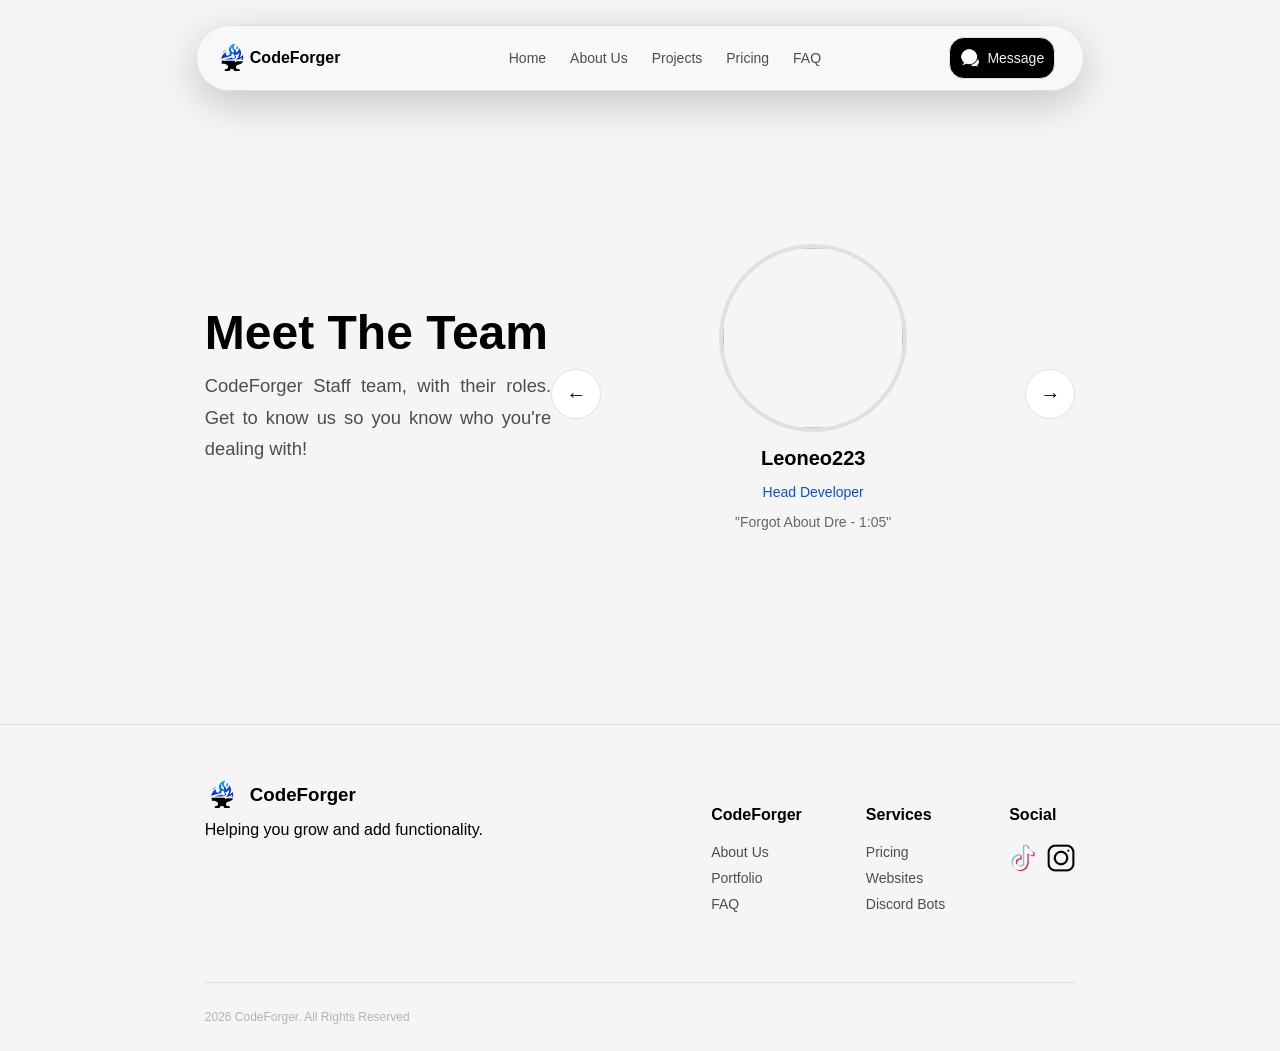
==== about.html @ 43fb2897 "." ====
<!doctype html>
<html lang="en">
  <head>
    <meta charset="UTF-8" />
    <meta name="viewport" content="width=device-width, initial-scale=1.0" />
    <title>CodeForger | About</title>
    <link rel="stylesheet" href="css/main.css" />
  </head>
  <body>
    <header class="header-p section-p">
      <div class="header-i section-i">
        <div class="header-l">
          <div class="header-logo">
            <img src="img/Anvil.png" alt="CodeForger" height="35" width="35" />
          </div>
          <h1>CodeForger</h1>
        </div>

        <div class="header-mid">
          <ul class="header-list">
            <li><a href="/">Home</a></li>
            <li><a href="/">About Us</a></li>
            <li><a href="/projects.html">Projects</a></li>
            <li><a href="">Pricing</a></li>
            <li><a href="">FAQ</a></li>
          </ul>
        </div>

        <div class="header-r">
          <div class="header-contact">
            <img src="img/email.png" alt="Icon" height="20" width="20" />
            <a href="">Message</a>
          </div>
        </div>
      </div>
    </header>

    <section class="about-p section-p">
      <div class="about-i section-i">
        <div class="about-l">
          <div class="about-txt">
            <h1>Meet The Team</h1>
            <p>
              CodeForger Staff team, with their roles. Get to know us so you
              know who you're dealing with!
            </p>
          </div>

          <div class="team-container">
            <button class="arrow left" onclick="prevMember()">←</button>

            <div class="team-display">
              <div class="team-member active">
                <div class="team-img">
                  <img
                    src="https://cdn.discordapp.com/avatars/1243229335972745308/bfe0036c494fb2fc025bee2bd2ce8f13.webp?size=1024"
                  />
                </div>
                <h3>Leoneo223</h3>
                <p class="role">Head Developer</p>
                <p class="quote">"Forgot About Dre - 1:05"</p>
              </div>

              <div class="team-member">
                <div class="team-img">
                  <img
                    src="https://cdn.discordapp.com/avatars/1329522711101440052/8844da2cff3db6d980baf833dd60a82f.webp?size=1024"
                  />
                </div>
                <h3>Wolfman</h3>
                <p class="role">Developer</p>
                <p class="quote">"I'm Gay."</p>
              </div>

              <div class="team-member">
                <div class="team-img">
                  <img
                    src="https://cdn.discordapp.com/avatars/1305554152172027979/480561aa2df86f78370c7edb8c529b2b.webp?size=1024"
                  />
                </div>
                <h3>Grzegorz</h3>
                <p class="role">Social Media Manager</p>
                <p class="quote">"I'm Gay"</p>
              </div>

              <div class="team-member">
                <div class="team-img">
                  <img
                    src="https://cdn.discordapp.com/avatars/742797050806009856/f6132783e1a65ab306fcdac07e0632c5.webp?size=1024"
                  />
                </div>
                <h3>Kierunek</h3>
                <p class="role">Community Manager</p>
                <p class="quote">"I love hoi4"</p>
              </div>
            </div>

            <button class="arrow right" onclick="nextMember()">→</button>
          </div>
        </div>
      </div>
    </section>

    <footer class="footer-p section-p">
      <div class="footer-i section-i">
        <div class="footer-left">
          <div class="footer-brand">
            <img src="img/Anvil.png" alt="Logo" height="35" />
            <h3>CodeForger</h3>
          </div>

          <p class="footer-desc">Helping you grow and add functionality.</p>
        </div>

        <div class="footer-links">
          <div class="footer-col">
            <h4>CodeForger</h4>
            <a href="/about.html">About Us</a>
            <a href="/projects.html">Portfolio</a>
            <a href="/faq.html">FAQ</a>
          </div>

          <div class="footer-col">
            <h4>Services</h4>
            <a href="/pricing.html">Pricing</a>
            <a href="/pricing.html#sites">Websites</a>
            <a href="/pricing.html#bots">Discord Bots</a>
            <a href="#"></a>
          </div>
          <div class="footer-col">
            <h4>Social</h4>
            <div class="socials">
              <a href=""
                ><img class="social" src="img/tiktok.png" alt="TikTok"
              /></a>
              <a href="">
                <img class="social" src="img/instagram.png" alt="Instagram"
              /></a>
            </div>
          </div>
        </div>
      </div>

      <div class="footer-bottom">
        <p>2026 CodeForger. All Rights Reserved</p>
      </div>
    </footer>

    <script>
      let current = 0;
      const members = document.querySelectorAll(".team-member");

      function showMember(index) {
        members.forEach((m) => m.classList.remove("active"));
        members[index].classList.add("active");
      }

      function nextMember() {
        current = (current + 1) % members.length;
        showMember(current);
      }

      function prevMember() {
        current = (current - 1 + members.length) % members.length;
        showMember(current);
      }
    </script>
  </body>
</html>
---- css/main.css ----
:root {
  --bg-1: hsla(0, 0%, 96%, 1);
  --bg-2: hsla(0, 0%, 98%, 1);
  --bg-3: hsla(0, 0%, 100%, 1);
  --bg-4: hsl(0, 0%, 0%);

  --text-1: hsl(0, 0%, 5%);
  --text-2: hsl(0, 0%, 30%);
  --text-3: hsl(0, 0%, 95%);
  --text-4: hsl(0, 0%, 70%);
  --accent: hsl(219, 89%, 44%);

  --max-w-d: 68%;

  --font-xs: 0.75rem; /* small labels */
  --font-sm: 0.875rem; /* secondary text */
  --font-md: 1rem; /* base text */
  --font-lg: 1.25rem; /* subheadings */
  --font-xl: 1.5rem; /* headings */
  --font-xxl: 2rem; /* large titles */
  --font-xxxl: 3rem; /* hero text */
  --font-xxxxl: 3.5rem;

  --border-colour: hsl(0, 0%, 88%);
}
@font-face {
  font-family: "MainFont";
  src: url("fonts/Main.ttf") format("truetype");
}

html {
  scroll-behavior: smooth;
}

body {
  font-family: "MainFont", sans-serif;
  margin: 0;
  text-align: justify;
  background-color: var(--bg-1);
}

.section-p {
  width: 100%;
  display: flex;
  justify-content: center;
  align-items: center;
  background-color: var(--bg-1);
}

.section-i {
  width: 100%;
  max-width: var(--max-w-d);
  display: flex;
  justify-content: center;
  align-items: center;
}

/* HEADER SECTION */
.header-p {
  position: fixed;
  top: 0;
  left: 0;
  width: 100%;
  z-index: 1000;

  background: transparent;
}

.header-i {
  display: flex;
  justify-content: space-between;
  align-items: center;
  padding: 8px;
  backdrop-filter: blur(12px);
  -webkit-backdrop-filter: blur(12px);
  margin-top: 25px;
  background: rgba(255, 255, 255, 0.3);
  border: 1px solid var(--border-colour);
  border-radius: 50px;
  box-shadow: 0 12px 40px rgba(0, 0, 0, 0.2);
}

.header-l {
  display: flex;
  flex-direction: row;
  justify-content: center;
  align-items: center;
  margin-left: 20px;
}

.header-logo {
  width: 15px;
  height: 15px;
  margin-right: 10px;
  display: flex;
  justify-content: center;
  align-items: center;
}

.header-l h1 {
  font-size: var(--font-md);
}

.header-mid {
  display: flex;
  justify-content: center;
  align-items: center;
}

.header-list {
  list-style: none;
  display: flex;
  align-items: center;
  justify-content: center;
  gap: 1.5rem;
  font-size: var(--font-md);
}

.header-list a {
  text-decoration: none;
  color: var(--text-2);
}

.header-list li {
  transition: 300ms all ease;
  color: var(--text-2);
  font-size: var(--font-sm);
}

.header-list a:hover,
.header-list li:hover {
  transform: translateY(-4px);
  color: var(--accent);
  font-weight: 520;
}

.header-r {
  display: flex;
  justify-content: center;
  align-items: center;
  margin-right: 20px;
}

.header-contact {
  display: flex;
  align-items: center;
  justify-content: center;
  background-color: var(--bg-4);
  padding: 10px;
  border-radius: 15px;
  transition: 300ms all ease;
  border: 1px solid var(--border-colour);
}

.header-contact a {
  text-decoration: none;
  color: var(--text-3);
  font-size: var(--font-sm);
  transition: 300ms all ease;
}

.header-contact:hover {
  background-color: var(--bg-3);
}

.header-contact:hover a {
  color: var(--text-1);
}

.header-contact img {
  margin-right: 7px;
}

.header-contact a {
  text-decoration: none;
  color: var(--text-3);
}

/* MAIN SECTION */
.main-p {
  height: 80dvh;
  padding-top: 80px;
}

.main-i {
  display: flex;
  justify-content: space-between;
  align-items: center;
  flex-direction: row;
  gap: 5rem;
}

/* LEFT SIDE */
.main-l {
  max-width: 50%;
  display: flex;
  flex-direction: column;
  justify-content: center;
}

.main-l-h1 {
  display: flex;
  flex-direction: column;
  align-items: flex-start;
  text-align: start;
}

.main-l-h1 h1 {
  max-width: 75%;
  font-size: 4rem;
  margin: 0;
  line-height: 1.05;
  letter-spacing: -2px;
  font-weight: 800;
  color: var(--text-1);
}

/* UNDERLINE ACCENT */
.accent-line {
  position: relative;
  display: inline-flex;
  color: var(--accent);
}

/* PARAGRAPH */
.main-l-p {
  margin-top: 20px;
  margin-bottom: 0;
}

.main-l-p p {
  font-size: 1.15rem;
  color: var(--text-2);
  max-width: 520px;
  line-height: 1.7;
}

/* BUTTON ROW */
.main-l-b {
  margin-top: 10px;
  display: flex;
  justify-content: start;
  align-items: center;
  flex-direction: row;
  gap: 1.5rem;
}

/* PRIMARY BUTTON */
.main-l-start {
  display: flex;
  align-items: center;
  justify-content: center;
  height: 60px;
  padding-left: 32px;
  padding-right: 32px;
  border-radius: 16px;
  cursor: pointer;
  border: 1px solid var(--border-colour);
  background-color: var(--accent);
  transition: 300ms all ease;
}

.main-l-start img {
  margin-right: 10px;
  transition: 300ms all ease;
}

.main-l-start a {
  text-decoration: none;
  color: var(--text-3);
  font-size: 1.05rem;
  font-weight: 600;
}

/* HOVER */
.main-l-start:hover {
  transform: translateY(-4px) scale(1.02);
  box-shadow: 0 10px 25px rgba(0, 0, 0, 0.08);
}

.main-l-start:hover img {
  transform: scale(1.05);
}

/* CLICK */
.main-l-start:active {
  transform: translateY(-1px) scale(0.98);
}

.learn-more {
  height: 60px;
  display: flex;
  justify-content: center;
  align-items: center;
  border-radius: 16px;
  position: relative;
  overflow: hidden;
  border: 1px solid var(--border-colour);
  transition: all 300ms ease;
}

.learn-more a {
  text-decoration: none;
  color: var(--text-2);
  font-size: 1rem;
  font-weight: 600;
  padding: 0 32px;
  position: relative;
  z-index: 2;
  transition: 300ms ease;
}

.learn-more:hover {
  transform: translateY(-3px);
  border-color: var(--accent);
  box-shadow: 0 10px 25px rgba(0, 0, 0, 0.08);
  background: rgba(255, 255, 255, 0.4);
}

.learn-more:hover a {
  color: var(--accent);
}

@keyframes shine {
  100% {
    left: 125%;
  }
}

/* TRUST ROW */
.trust-row {
  margin-top: 35px;
  display: flex;
  align-items: center;
  gap: 15px;
}

.trust-row p {
  font-size: 0.95rem;
  color: var(--text-2);
}

.trust-row strong {
  color: var(--text-1);
}

/* AVATARS */
.avatars {
  display: flex;
  flex-direction: row;
  align-items: center;
}

.avatars div {
  width: 40px;
  height: 40px;
  border-radius: 50%;
  overflow: hidden;
  border: 2px solid var(--border-colour);
  margin-left: -10px;
  display: flex;
  align-items: center;
  justify-content: center;
  transition: 300ms all ease;
}

.avatars div:hover {
  transform: scale(1.1);
  transform: rotate(360deg);
  box-shadow: 0 10px 25px rgba(0, 0, 0, 0.15);
}

.avatars div img {
  width: 100%;
  height: 100%;
  object-fit: cover;
  display: block;
}

.avatars div:first-child {
  margin-left: 0;
}

/* RIGHT SIDE */
.main-r {
  width: 50%;
  height: 420px;
  background-image: url("/img/image.png");
  background-size: cover;
  background-position: center;
  background-repeat: no-repeat;
  border-radius: 30px;
  box-shadow: 0 25px 50px rgba(0, 0, 0, 0.08);
  position: relative;
  overflow: hidden;
}
.main-r::before {
  content: "";
  position: absolute;
  width: 300px;
  height: 300px;
  background-color: var(--accent);
  filter: blur(120px);
  top: -50px;
  right: -50px;
  opacity: 0.3;
}

.main-r::after {
  content: "";
  position: absolute;
  width: 200px;
  height: 200px;
  background-color: var(--accent);
  filter: blur(100px);
  bottom: -40px;
  left: -40px;
  opacity: 0.2;
}

/* ABOUT SECTION */
.about-p {
  margin-top: 80px;
  background: var(--bg-1);
  padding: 120px 0;
}

.about-i {
  display: flex;
  flex-direction: column;
  align-items: flex-start;
  margin: 0 auto;
}

.about-top-l {
  width: 100%;
}

.about-top-l-h {
  display: flex;
  flex-direction: column;
  max-width: 600px;
  gap: 18px;
}

.swap,
.swap2 {
  position: relative;
  display: inline-block;
  cursor: pointer;
}

.swap .fr,
.swap2 .fr {
  position: absolute;
  left: 0;
  top: 0;
  opacity: 0;
  transition: opacity 0.3s ease;
}

.swap:hover,
.swap2:hover {
  color: transparent;
}

.swap:hover .fr {
  opacity: 1;
  color: var(--text-1);
}

.swap2:hover .fr {
  opacity: 1;
  color: var(--text-2);
}

.about-top-l-h h1 {
  margin: 0;
  font-size: clamp(2.8rem, 5vw, 4rem);
  line-height: 1.05;
  font-weight: 700;
  letter-spacing: -1px;
}

.understand {
  color: var(--text-1);
  text-decoration: underline;
}

.needs {
  color: var(--text-2);
  text-decoration: underline;
}

.about-top-l-h p {
  font-size: 1.1rem;
  color: var(--text-2);
  line-height: 1.8;
  margin-top: 10px;
  max-width: 480px;
}

.about-attributes {
  display: flex;
  gap: 20px;
  margin-top: 05px;
  flex-wrap: nowrap;
}

.attribute {
  display: flex;
  justify-content: center;
  align-items: start;
  text-align: start;
  flex-direction: column;
  padding: 20px;
  border-radius: 16px;
  background: rgba(255, 255, 255, 0.03);
  min-width: 140px;
  white-space: normal;
  overflow: visible;
  transition: all 0.3s ease;
}

.attribute:hover {
  transform: translateY(-4px);
  border-color: var(--accent);
  box-shadow: 0 15px 40px rgba(0, 0, 0, 0.2);
}

.attribute h2 {
  margin: 0;
  font-size: 1.9rem;
  color: var(--accent);
}

.attribute p {
  margin-top: 6px;
  font-size: 0.9rem;
  color: var(--text-2);
  opacity: 0.75;
}

.timeline-p {
  background: var(--bg-1);
  padding: 120px 0;
}

.timeline-i {
  flex-direction: column;
}

.timeline-header {
  margin-top: 150px;
  width: 100%;
  text-align: center;
}

.timeline-header h1 {
  font-size: var(--font-xxxl);
  margin: 0;
}

.timeline-header p {
  color: var(--text-2);
  margin-top: 10px;
}

.timeline {
  position: relative;
  width: 100%;
}

.timeline::before {
  content: "";
  position: absolute;
  left: 50%;
  top: 0;
  width: 2px;
  height: 100%;
  background: var(--border-colour);
  transform: translateX(-50%);
}

.timeline-item {
  position: relative;
  width: 50%;
  padding: 40px 50px;
  box-sizing: border-box;
  transition: 300ms all ease;
}

.timeline-item:hover {
  transform: translateY(-4px);
}

.timeline-item.left {
  left: 0;
  text-align: right;
}

.timeline-item.right {
  left: 50%;
  text-align: left;
}

.timeline-item::after {
  content: "";
  position: absolute;
  top: 50px;
  width: 14px;
  height: 14px;
  background: var(--accent);
  border-radius: 50%;
  z-index: 2;
}

.timeline-item.left::after {
  right: -7px;
}

.timeline-item.right::after {
  left: -7px;
}

.timeline-item .timeline-content {
  background: var(--bg-3);
  padding: 20px 25px;
  border-radius: 16px;
  box-shadow: 0 10px 25px rgba(0, 0, 0, 0.05);
  display: inline-block;
  max-width: 400px;
}

.timeline-item .year {
  display: inline-block;
  background: rgba(0, 0, 0, 0.05);
  padding: 5px 12px;
  border-radius: 20px;
  font-size: var(--font-sm);
  margin-bottom: 10px;
}

.timeline-item h3 {
  margin: 5px 0;
}

.timeline-item p {
  margin: 0;
  color: var(--text-2);
}

/* ABOUT SECTION */
.about-p {
  margin-top: 5%;
  width: 100%;
  padding: 120px 0;
  background: var(--bg-1);
}

.about-i {
  width: 100%;
  display: flex;
  flex-direction: column;
  align-items: flex-start;
}

.about-l {
  display: flex;
  justify-content: space-between;
  align-items: center;
  flex-direction: row;
  width: 100%;
}

.about-txt {
  max-width: 600px;
}

.about-txt h1 {
  font-size: var(--font-xxxl);
  margin: 0;
}

.about-txt p {
  font-size: 1.15rem;
  color: var(--text-2);
  line-height: 1.7;
  margin-top: 10px;
}

.team-container {
  display: flex;
  align-items: center;
  justify-content: center;
  gap: 2rem;
  width: 100%;
}

.arrow {
  width: 50px;
  height: 50px;
  border-radius: 50%;
  border: 1px solid var(--border-colour);
  background: var(--bg-3);
  cursor: pointer;
  font-size: 20px;
  transition: 0.3s ease;
}

.arrow:hover {
  transform: scale(1.1);
  background: var(--accent);
  color: white;
}

.team-display {
  position: relative;
  width: 360px;
  height: 420px;
  display: flex;
  justify-content: center;
  align-items: center;
}

.team-member {
  position: absolute;
  width: 100%;
  text-align: center;
  opacity: 0;
  transform: translateX(40px);
  transition: all 0.4s ease;
  pointer-events: none;
}

.team-member.active {
  opacity: 1;
  transform: translateX(0);
  pointer-events: auto;
}

.team-img {
  width: 180px;
  height: 180px;
  margin: 0 auto 15px auto;
  border-radius: 50%;
  overflow: hidden;
  border: 4px solid var(--border-colour);
}

.team-img img {
  width: 100%;
  height: 100%;
  object-fit: cover;
}

.team-member h3 {
  margin: 10px 0 5px 0;
  font-size: var(--font-lg);
}

.role {
  font-size: var(--font-sm);
  color: var(--accent);
  margin-bottom: 10px;
}

.quote {
  font-size: var(--font-sm);
  color: var(--text-2);
  opacity: 0.85;
}

/* PROJECTS PAGE */
.projects-p {
  margin-top: 200px;
  margin-bottom: 100px;
  width: 100%;
}

.projects-i {
  justify-content: center;
  align-items: start;
  flex-direction: column;
  width: 100%;
}

.projects-txt {
  max-width: 50%;
}

.projects-txt h1 {
  font-size: var(--font-xxxl);
  margin: 0;
}
.projects-txt p {
  font-size: 1.15rem;
  color: var(--text-2);
  max-width: 520px;
  line-height: 1.7;
}

.emp {
  color: var(--accent);
}

.projects-cards {
  margin-top: 50px;
  display: flex;
  flex-wrap: wrap;
  gap: 2rem;

  justify-content: flex-start;
}

.project-card {
  display: flex;
  justify-content: flex-start;
  align-items: center;
  flex: 1 1 45%;
  min-width: 100px;
  padding: 20px 24px;
  border: 1px solid var(--border-colour);
  border-radius: 35px;
  background: var(--bg-3);
  transition: all 300ms ease;
}

.project-card:hover {
  transform: translateY(-6px);
  box-shadow: 0 10px 25px rgba(0, 0, 0, 0.15);
}

.card-txt {
  max-width: 50%;
}

.card-txt h3 {
  font-size: var(--font-lg);
  margin: 0 0 10px 0;
}

.card-txt p {
  font-size: var(--font-md);
  line-height: 1.5;
  margin: 0 0 15px 0;
  color: var(--text-2);
}

.card-tags {
  display: flex;
  gap: 0.5rem;
  flex-wrap: wrap;
}

.tag {
  padding: 6px 12px;
  border-radius: 12px;
  background: rgba(0, 0, 0, 0.05);
}

.tag h6 {
  margin: 0;
  font-size: var(--font-xs);
}

/* FOOTER */
.footer-p {
  border-top: 1px solid var(--border-colour);
  background: var(--bg-1);
  flex-direction: column;
}

.footer-i {
  padding: 60px 0;
  display: flex;
  justify-content: space-between;
  align-items: flex-start;
  gap: 4rem;
}

.footer-left {
  max-width: 300px;
}

.footer-brand {
  display: flex;
  align-items: center;
  gap: 10px;
  height: 20px;
}

.footer-brand .footer-desc {
  margin: 15px 0;
  font-size: var(--font-sm);
  color: var(--text-2);
  line-height: 1.6;
}

.footer-contact p {
  margin: 4px 0;
  font-size: var(--font-sm);
  color: var(--text-2);
}

.footer-links {
  display: flex;
  gap: 4rem;
}

.footer-col {
  display: flex;
  flex-direction: column;
  gap: 10px;
}

.footer-col h4 {
  font-size: var(--font-md);
  margin-bottom: 10px;
}

.footer-col a {
  text-decoration: none;
  color: var(--text-2);
  font-size: var(--font-sm);
  transition: 300ms all ease;
}

.footer-col a:hover {
  transform: translateY(-4px);
  color: var(--accent);
}

.socials {
  display: flex;
  gap: 10px;
}

.social {
  width: 28px;
  height: 28px;
  border-radius: 6px;
  transition: 200ms;
}

.footer-bottom {
  display: flex;
  justify-content: center;
  align-items: center;
  border-top: 1px solid var(--border-colour);
  padding: 15px 0;
  font-size: var(--font-xs);
  width: 100%;
  max-width: var(--max-w-d);
  color: var(--text-4);
  display: flex;
  justify-content: space-between;
  margin: 0 auto;
}

/* MOBILE */
@media (max-width: 900px) {
  .team-container {
    flex-direction: column;
  }

  .team-display {
    width: 100%;
    height: 420px;
  }

  .timeline::before {
    left: 10px;
  }

  .timeline-item {
    width: 100%;
    padding-left: 40px;
    padding-right: 20px;
  }

  .timeline-item.left,
  .timeline-item.right {
    left: 0;
    text-align: left;
  }

  .timeline-item::after {
    left: 3px;
  }

  .footer-i {
    flex-direction: column;
    gap: 2rem;
  }

  .footer-links {
    flex-wrap: wrap;
    gap: 2rem;
  }

  .footer-bottom {
    flex-direction: column;
    gap: 5px;
    text-align: center;
  }
}
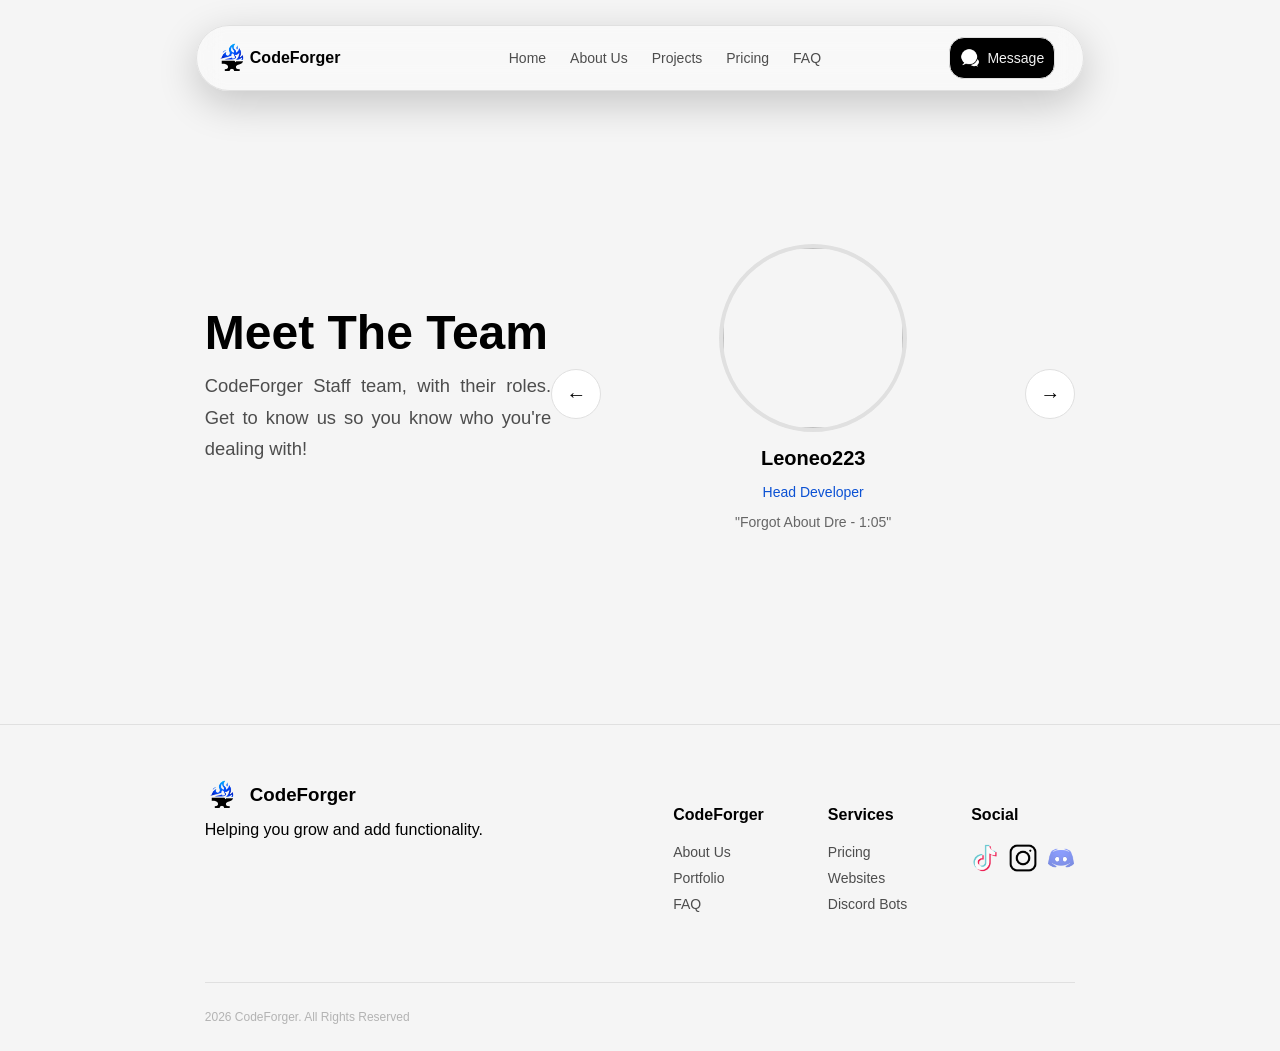
==== commit 45117431: "added dc" ====
--- a/about.html
+++ b/about.html
@@ -136,6 +136,12 @@
               <a href="">
                 <img class="social" src="img/instagram.png" alt="Instagram"
               /></a>
+              <a href="https://discord.gg/9wG8Wq7jeu">
+                <img
+                  class="social"
+                  src="img/icons8-discord-48.png"
+                  alt="Instagram"
+              /></a>
             </div>
           </div>
         </div>
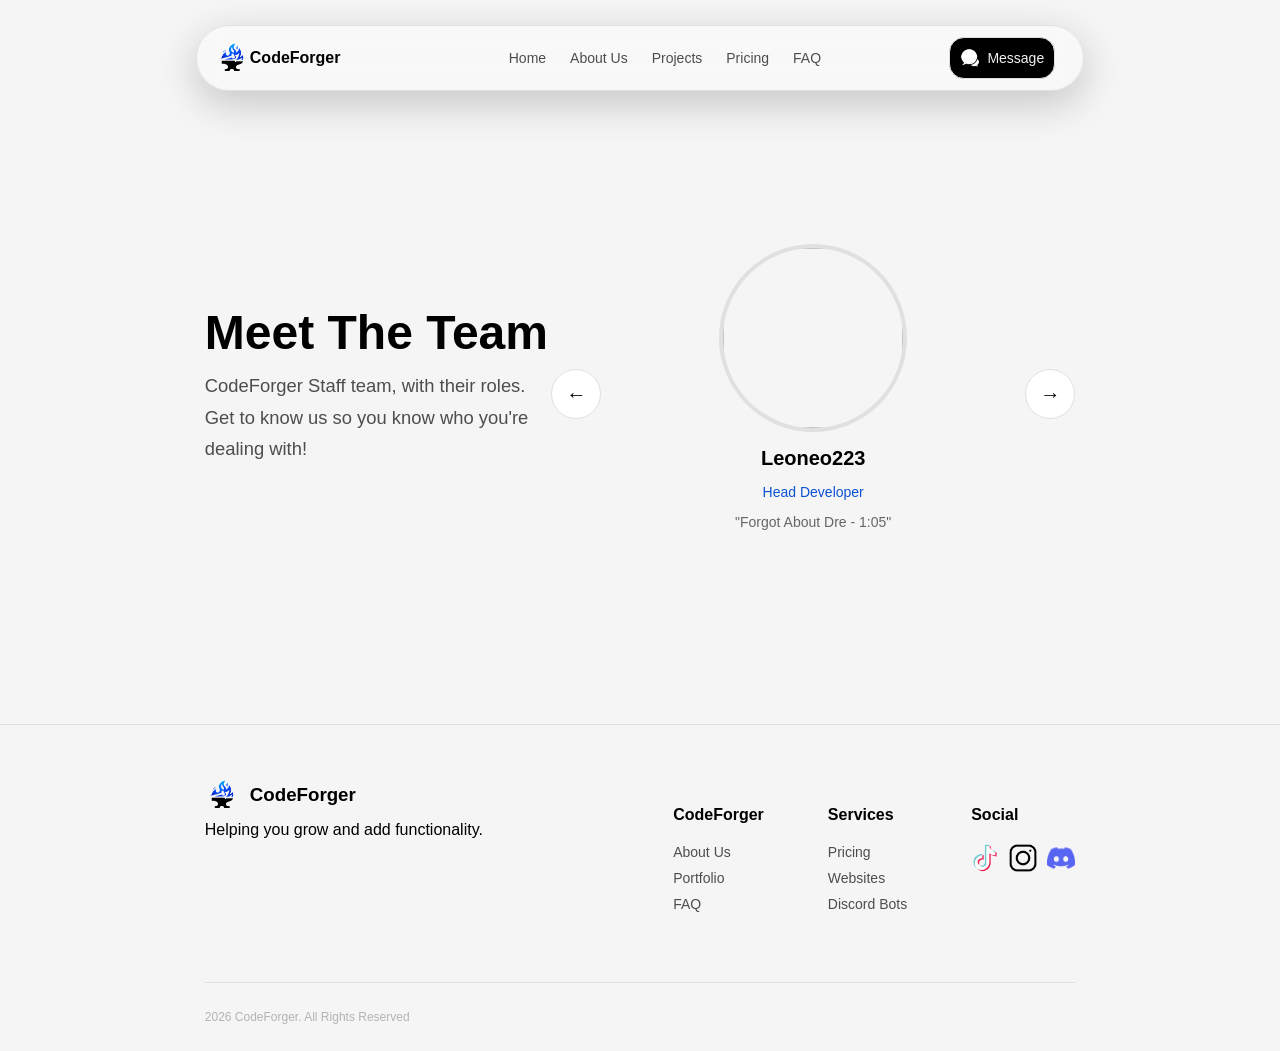
==== commit c53bc4a6: "update" ====
--- a/about.html
+++ b/about.html
@@ -64,12 +64,12 @@
               <div class="team-member">
                 <div class="team-img">
                   <img
-                    src="https://cdn.discordapp.com/avatars/1329522711101440052/8844da2cff3db6d980baf833dd60a82f.webp?size=1024"
+                    src="https://cdn.discordapp.com/avatars/1329522711101440052/10b09b9df166e7f367574599c82506d4.webp?size=1024"
                   />
                 </div>
-                <h3>Wolfman</h3>
+                <h3>Wagman</h3>
                 <p class="role">Developer</p>
-                <p class="quote">"I'm Gay."</p>
+                <p class="quote">"Don't leave me dad! Dont Leave!"</p>
               </div>
 
               <div class="team-member">
--- a/css/main.css
+++ b/css/main.css
@@ -429,6 +429,7 @@
   display: flex;
   flex-direction: column;
   align-items: flex-start;
+  text-align: start;
   margin: 0 auto;
 }
 
@@ -782,6 +783,7 @@
   justify-content: center;
   align-items: start;
   flex-direction: column;
+  text-align: start;
   width: 100%;
 }
 
@@ -958,15 +960,88 @@
   margin: 0 auto;
 }
 
-/* MOBILE */
-@media (max-width: 900px) {
-  .team-container {
+@media (max-width: 1024px) {
+  :root {
+    --max-w-d: 90%;
+  }
+
+  body {
+    overflow-x: hidden;
+    display: flex;
+    justify-content: center;
+    align-items: center;
     flex-direction: column;
-  }
-
-  .team-display {
+    text-align: center;
+  }
+
+  .header-i {
+    padding: 10px 15px;
+    display: flex;
+    justify-content: space-between;
+    align-items: center;
+    flex-direction: row;
+  }
+
+  .header-list {
+    gap: 1rem;
+  }
+
+  .main-i {
+    margin-top: 35px;
+    flex-direction: column;
+    text-align: center;
+    gap: 3rem;
+    flex-wrap: wrap;
+  }
+
+  .main-l {
+    max-width: 100%;
+    align-items: center;
+  }
+
+  .learn-more {
+    max-width: 50%;
+  }
+  .main-l-h1 h1 {
+    font-size: 3rem;
+    max-width: 100%;
+    text-align: center;
+  }
+
+  .main-l-p p {
+    max-width: 100%;
+  }
+
+  .main-l-b {
+    justify-content: center;
+    flex-wrap: wrap;
+  }
+
+  .main-r {
     width: 100%;
-    height: 420px;
+    height: 300px;
+  }
+
+  .about-i {
+    align-items: center;
+    flex-direction: column;
+    text-align: center;
+  }
+
+  .about-l {
+    margin-top: 60px;
+    align-items: center;
+    flex-direction: column;
+    text-align: center;
+  }
+
+  .about-top-l-h {
+    align-items: center;
+  }
+
+  .about-attributes {
+    justify-content: center;
+    flex-wrap: wrap;
   }
 
   .timeline::before {
@@ -976,7 +1051,7 @@
   .timeline-item {
     width: 100%;
     padding-left: 40px;
-    padding-right: 20px;
+    padding-right: 10px;
   }
 
   .timeline-item.left,
@@ -989,19 +1064,209 @@
     left: 3px;
   }
 
+  .projects-txt {
+    max-width: 100%;
+  }
+
+  .projects-cards {
+    flex-direction: column;
+  }
+
+  .project-card {
+    flex: 1 1 100%;
+  }
+
+  .about-top-l-h {
+    display: flex;
+    justify-content: center;
+    align-items: center;
+  }
+
   .footer-i {
+    display: flex;
+    justify-content: center;
+    align-items: center;
     flex-direction: column;
     gap: 2rem;
+  }
+
+  .footer-left {
+    display: flex;
+    justify-content: center;
+    align-items: center;
+    flex-direction: column;
   }
 
   .footer-links {
     flex-wrap: wrap;
     gap: 2rem;
+    justify-content: center;
+  }
+}
+
+@media (max-width: 768px) {
+  .header-i {
+    padding: 10px 15px;
+    display: flex;
+    justify-content: space-between;
+    align-items: center;
+    flex-direction: row;
+  }
+
+  .header-mid {
+    display: none;
+  }
+
+  .header-r {
+    margin-right: 0;
+  }
+
+  .main-p {
+    height: auto;
+    padding-top: 120px;
+  }
+
+  .main-l-h1 h1 {
+    font-size: 2.3rem;
+    letter-spacing: -1px;
+  }
+
+  .main-l-p p {
+    font-size: 1rem;
+  }
+
+  .main-l-start {
+    max-width: 50%;
+  }
+
+  .learn-more {
+    height: 50px;
+    padding: 0 20px;
+  }
+
+  .main-l-b {
+    flex-direction: column;
+    width: 100%;
+  }
+
+  .main-l-b div {
+    width: 100%;
+  }
+
+  .trust-row {
+    flex-direction: column;
+    text-align: center;
+  }
+
+  .main-r {
+    display: none;
+  }
+
+  .about-p {
+    padding: 80px 0;
+  }
+
+  .about-l {
+    margin-top: 60px;
+    align-items: center;
+    flex-direction: column;
+    text-align: center;
+  }
+
+  .about-top-l-h {
+    display: flex;
+    justify-content: center;
+    align-items: center;
+  }
+
+  .about-top-l-h h1 {
+    font-size: 2.2rem;
+  }
+
+  .about-top-l-h p {
+    font-size: 1rem;
+  }
+
+  .attribute {
+    min-width: 120px;
+    padding: 15px;
+  }
+
+  .timeline-header h1 {
+    font-size: 2rem;
+  }
+
+  .timeline-item {
+    padding-left: 35px;
+  }
+
+  .timeline-item .timeline-content {
+    max-width: 100%;
+  }
+
+  .projects-p {
+    margin-top: 120px;
+  }
+
+  .projects-txt h1 {
+    font-size: 2rem;
+  }
+
+  .card-txt {
+    max-width: 100%;
+  }
+
+  .project-card {
+    flex-direction: column;
+    align-items: flex-start;
+  }
+
+  .team-display {
+    width: 100%;
+  }
+
+  .footer-i {
+    text-align: center;
+  }
+
+  .footer-links {
+    flex-direction: column;
+    align-items: center;
+  }
+
+  .footer-col {
+    align-items: center;
   }
 
   .footer-bottom {
     flex-direction: column;
-    gap: 5px;
     text-align: center;
   }
 }
+
+@media (max-width: 480px) {
+  .main-l-h1 h1 {
+    font-size: 2rem;
+  }
+
+  .about-top-l-h h1 {
+    font-size: 1.8rem;
+  }
+
+  .timeline-header h1 {
+    font-size: 1.8rem;
+  }
+
+  .projects-txt h1 {
+    font-size: 1.8rem;
+  }
+
+  .header-i {
+    margin-top: 10px;
+  }
+
+  .avatars div {
+    width: 30px;
+    height: 30px;
+  }
+}
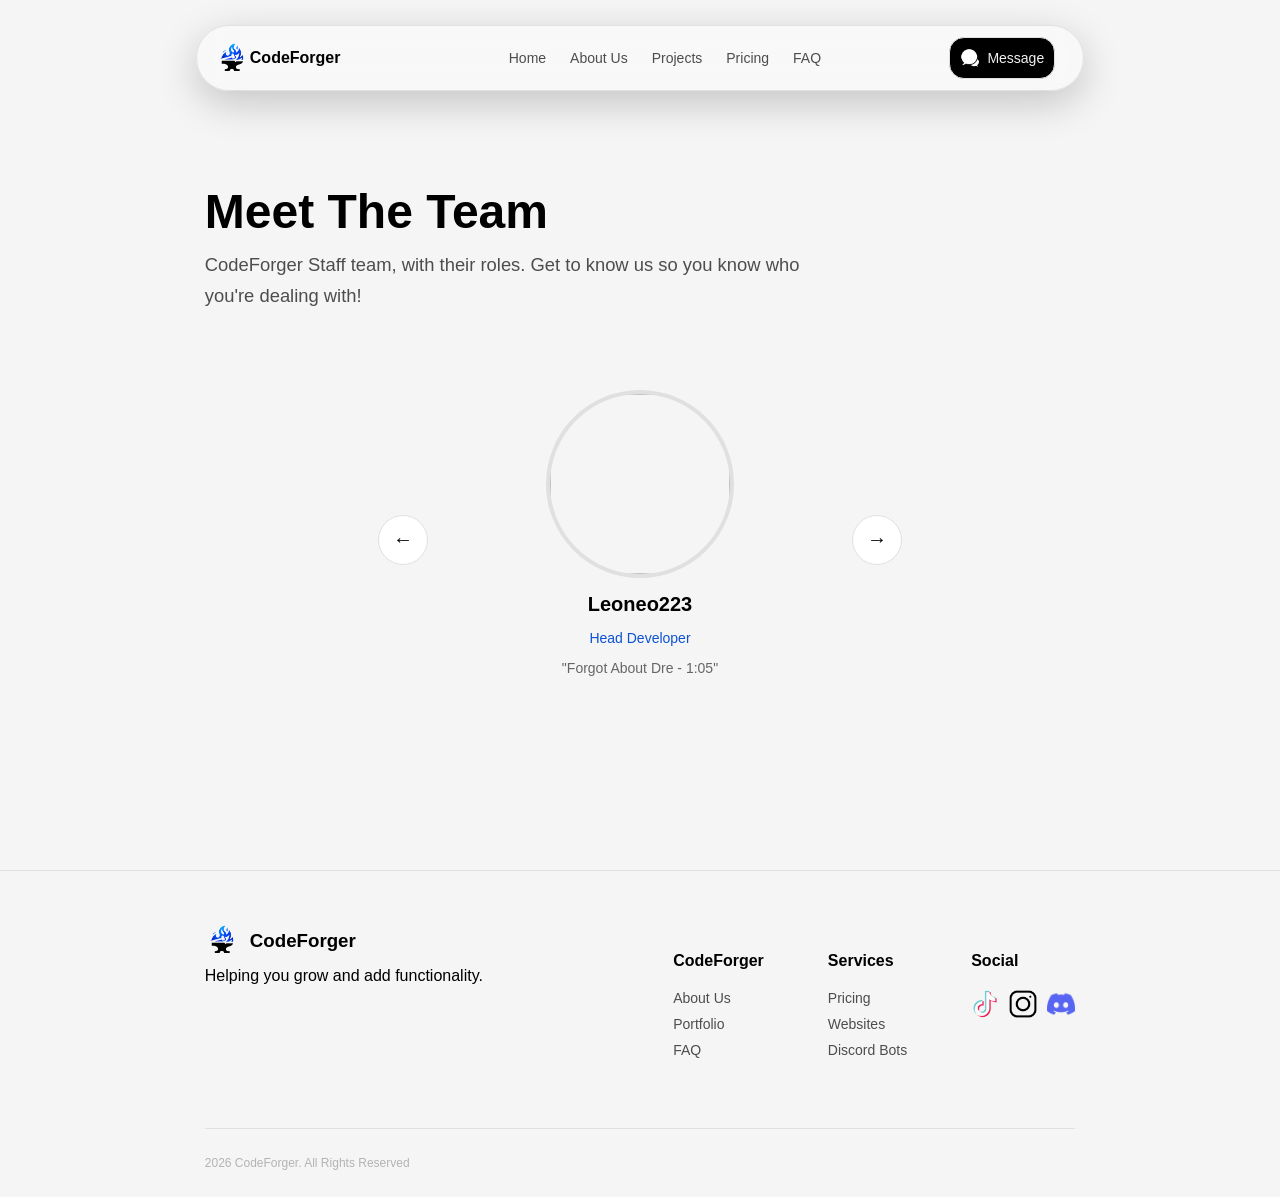
==== commit 5c51f1ff: "gowno juz nigdy tego nie robie" ====
--- a/about.html
+++ b/about.html
@@ -18,11 +18,11 @@
 
         <div class="header-mid">
           <ul class="header-list">
-            <li><a href="/">Home</a></li>
-            <li><a href="/">About Us</a></li>
+            <li><a href="/index.html">Home</a></li>
+            <li><a href="/about.html">About Us</a></li>
             <li><a href="/projects.html">Projects</a></li>
             <li><a href="">Pricing</a></li>
-            <li><a href="">FAQ</a></li>
+            <li><a href="/faq.html">FAQ</a></li>
           </ul>
         </div>
 
@@ -64,12 +64,12 @@
               <div class="team-member">
                 <div class="team-img">
                   <img
-                    src="https://cdn.discordapp.com/avatars/1329522711101440052/10b09b9df166e7f367574599c82506d4.webp?size=1024"
+                    src="https://cdn.discordapp.com/avatars/1329522711101440052/8844da2cff3db6d980baf833dd60a82f.webp?size=1024"
                   />
                 </div>
-                <h3>Wagman</h3>
+                <h3>Wolfman</h3>
                 <p class="role">Developer</p>
-                <p class="quote">"Don't leave me dad! Dont Leave!"</p>
+                <p class="quote">"I'm Gay."</p>
               </div>
 
               <div class="team-member">
--- a/css/main.css
+++ b/css/main.css
@@ -671,6 +671,7 @@
   justify-content: space-between;
   align-items: center;
   flex-direction: row;
+  flex-wrap: wrap;
   width: 100%;
 }
 
@@ -960,6 +961,109 @@
   margin: 0 auto;
 }
 
+/*FAQ SECTION*/
+
+.faq-p {
+  padding: 140px 0;
+}
+
+.faq-i.section-i {
+  flex-direction: column;
+  align-items: center;
+}
+
+.faq-header {
+  max-width: 600px;
+  text-align: center;
+  margin-bottom: 60px;
+}
+
+.faq-header h1 {
+  font-size: var(--font-xxxl);
+  margin: 0;
+}
+
+.faq-header p {
+  margin-top: 10px;
+  color: var(--text-2);
+}
+
+.faq-container {
+  width: 100%;
+  max-width: 620px;
+  margin: 0 auto;
+
+  display: flex;
+  flex-direction: column;
+  gap: 1rem;
+}
+
+.faq-item {
+  border: 1px solid var(--border-colour);
+  border-radius: 20px;
+  background: var(--bg-3);
+  overflow: hidden;
+  cursor: pointer;
+  transition: 0.2s ease;
+}
+
+.faq-item:hover {
+  transform: translateY(-3px);
+  box-shadow: 0 10px 20px rgba(0,0,0,0.06);
+}
+
+.faq-item.active {
+  border-color: var(--accent);
+}
+
+.faq-question {
+  padding: 20px;
+  position: relative;
+  font-weight: 600;
+}
+
+.faq-question::after,
+.faq-question::before {
+  position: absolute;
+  right: 20px;
+  top: 50%;
+  transform: translateY(-50%) rotate(0deg);
+  transition: all 0.3s ease;
+  font-size: 18px;
+}
+
+.faq-question::after {
+  content: "+";
+  opacity: 1;
+}
+
+.faq-question::before {
+  content: "–";
+  opacity: 0;
+}
+
+.faq-item.active .faq-question::after {
+  transform: translateY(-50%) rotate(90deg) scale(0.8);
+  opacity: 0;
+}
+
+.faq-item.active .faq-question::before {
+  transform: translateY(-50%) rotate(0deg) scale(1);
+  opacity: 1;
+}
+
+.faq-answer {
+  height: 0;
+  overflow: hidden;
+  transition: height 0.3s ease;
+}
+
+.faq-answer p {
+  padding: 0 20px 20px;
+  margin: 0;
+  color: var(--text-2);
+}
+
 @media (max-width: 1024px) {
   :root {
     --max-w-d: 90%;
@@ -1002,6 +1106,7 @@
   .learn-more {
     max-width: 50%;
   }
+
   .main-l-h1 h1 {
     font-size: 3rem;
     max-width: 100%;
@@ -1101,6 +1206,14 @@
     flex-wrap: wrap;
     gap: 2rem;
     justify-content: center;
+  }
+
+  .faq-container {
+    max-width: 90%;
+  }
+
+  .faq-header {
+    max-width: 100%;
   }
 }
 
@@ -1242,6 +1355,25 @@
     flex-direction: column;
     text-align: center;
   }
+
+  .faq-p {
+    padding: 100px 0;
+  }
+
+  .faq-container {
+    max-width: 100%;
+    gap: 0.8rem;
+  }
+
+  .faq-question {
+    padding: 16px;
+    font-size: 0.95rem;
+  }
+
+  .faq-answer p {
+    padding: 0 16px 16px;
+    font-size: 0.9rem;
+  }
 }
 
 @media (max-width: 480px) {
@@ -1269,4 +1401,23 @@
     width: 30px;
     height: 30px;
   }
-}
+
+  /* 🔥 FAQ */
+  .faq-header h1 {
+    font-size: 1.8rem;
+  }
+
+  .faq-header p {
+    font-size: 0.9rem;
+  }
+
+  .faq-question {
+    padding: 14px;
+  }
+
+  .faq-question::after,
+  .faq-question::before {
+    right: 15px;
+    font-size: 16px;
+  }
+}
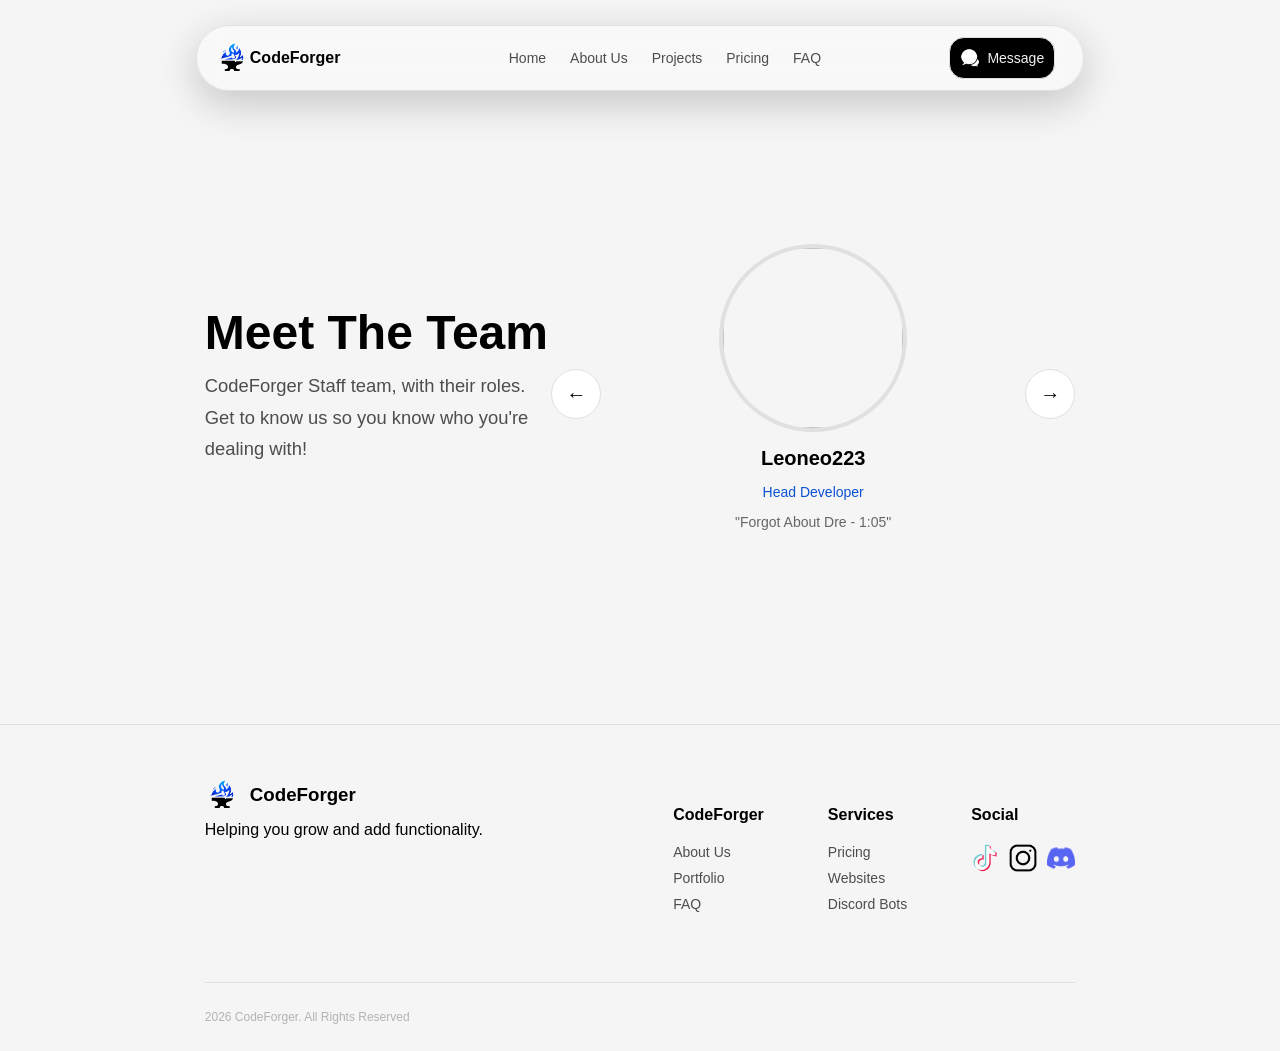
==== commit e312108e: "Merge branch 'main' of https://github.com/Leoneo-223/StackForge" ====
--- a/about.html
+++ b/about.html
@@ -64,12 +64,12 @@
               <div class="team-member">
                 <div class="team-img">
                   <img
-                    src="https://cdn.discordapp.com/avatars/1329522711101440052/8844da2cff3db6d980baf833dd60a82f.webp?size=1024"
+                    src="https://cdn.discordapp.com/avatars/1329522711101440052/10b09b9df166e7f367574599c82506d4.webp?size=1024"
                   />
                 </div>
-                <h3>Wolfman</h3>
+                <h3>Wagman</h3>
                 <p class="role">Developer</p>
-                <p class="quote">"I'm Gay."</p>
+                <p class="quote">"Don't leave me dad! Dont Leave!"</p>
               </div>
 
               <div class="team-member">
--- a/css/main.css
+++ b/css/main.css
@@ -671,7 +671,6 @@
   justify-content: space-between;
   align-items: center;
   flex-direction: row;
-  flex-wrap: wrap;
   width: 100%;
 }
 
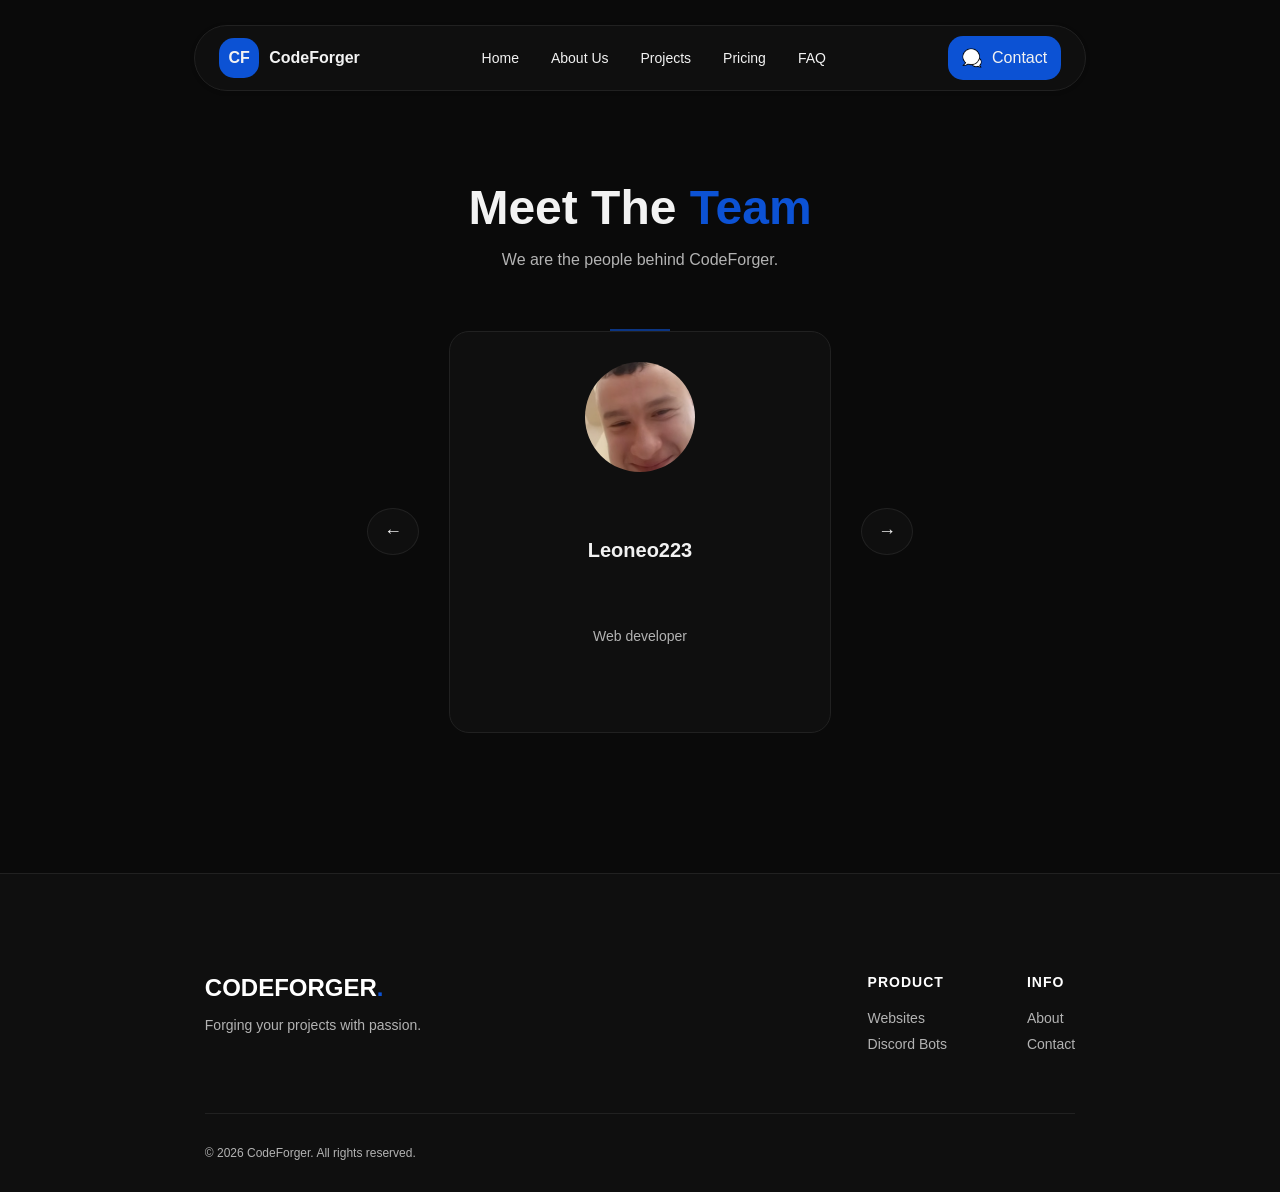
==== commit 7ba291b6: "faq" ====
--- a/about.html
+++ b/about.html
@@ -3,173 +3,168 @@
   <head>
     <meta charset="UTF-8" />
     <meta name="viewport" content="width=device-width, initial-scale=1.0" />
-    <title>CodeForger | About</title>
+    <title>About Us - CodeForger</title>
     <link rel="stylesheet" href="css/main.css" />
   </head>
   <body>
-    <header class="header-p section-p">
-      <div class="header-i section-i">
-        <div class="header-l">
-          <div class="header-logo">
-            <img src="img/Anvil.png" alt="CodeForger" height="35" width="35" />
+
+    <!-- HEADER -->
+    <header class="head-p section-p">
+      <div class="head-i section-i">
+        <div class="head-l flex-c">
+          <div class="logo-txt flex-c">
+            <h1 class="logo-h1">CF</h1>
           </div>
           <h1>CodeForger</h1>
         </div>
 
-        <div class="header-mid">
-          <ul class="header-list">
-            <li><a href="/index.html">Home</a></li>
-            <li><a href="/about.html">About Us</a></li>
-            <li><a href="/projects.html">Projects</a></li>
-            <li><a href="">Pricing</a></li>
-            <li><a href="/faq.html">FAQ</a></li>
-          </ul>
+        <div class="head-mid">
+          <div class="head-list flex-c">
+            <a href="index.html">Home</a>
+            <a href="about.html">About Us</a>
+            <a href="projects.html">Projects</a>
+            <a href="pricing.html">Pricing</a>
+            <a href="faq.html">FAQ</a>
+          </div>
         </div>
 
-        <div class="header-r">
-          <div class="header-contact">
-            <img src="img/email.png" alt="Icon" height="20" width="20" />
-            <a href="">Message</a>
+        <div class="head-r flex-c">
+          <div class="head-con flex-c">
+            <img src="img/email.png" alt="Email icon" />
+            <a href="#">Contact</a>
           </div>
         </div>
       </div>
     </header>
 
+    <!-- ABOUT -->
     <section class="about-p section-p">
       <div class="about-i section-i">
-        <div class="about-l">
-          <div class="about-txt">
-            <h1>Meet The Team</h1>
-            <p>
-              CodeForger Staff team, with their roles. Get to know us so you
-              know who you're dealing with!
-            </p>
-          </div>
 
-          <div class="team-container">
-            <button class="arrow left" onclick="prevMember()">←</button>
+        <div class="about-header">
+          <h1>Meet The <span class="accent-line">Team</span></h1>
+          <p>We are the people behind CodeForger.</p>
+        </div>
 
-            <div class="team-display">
-              <div class="team-member active">
-                <div class="team-img">
-                  <img
-                    src="https://cdn.discordapp.com/avatars/1243229335972745308/bfe0036c494fb2fc025bee2bd2ce8f13.webp?size=1024"
-                  />
-                </div>
-                <h3>Leoneo223</h3>
-                <p class="role">Head Developer</p>
-                <p class="quote">"Forgot About Dre - 1:05"</p>
-              </div>
+        <div class="team-slider flex-c">
+          <button class="arrow left">&#8592;</button>
 
-              <div class="team-member">
-                <div class="team-img">
-                  <img
-                    src="https://cdn.discordapp.com/avatars/1329522711101440052/10b09b9df166e7f367574599c82506d4.webp?size=1024"
-                  />
-                </div>
-                <h3>Wagman</h3>
-                <p class="role">Developer</p>
-                <p class="quote">"Don't leave me dad! Dont Leave!"</p>
-              </div>
+          <div class="team-card" id="team-card"></div>
 
-              <div class="team-member">
-                <div class="team-img">
-                  <img
-                    src="https://cdn.discordapp.com/avatars/1305554152172027979/480561aa2df86f78370c7edb8c529b2b.webp?size=1024"
-                  />
-                </div>
-                <h3>Grzegorz</h3>
-                <p class="role">Social Media Manager</p>
-                <p class="quote">"I'm Gay"</p>
-              </div>
+          <button class="arrow right">&#8594;</button>
+        </div>
 
-              <div class="team-member">
-                <div class="team-img">
-                  <img
-                    src="https://cdn.discordapp.com/avatars/742797050806009856/f6132783e1a65ab306fcdac07e0632c5.webp?size=1024"
-                  />
-                </div>
-                <h3>Kierunek</h3>
-                <p class="role">Community Manager</p>
-                <p class="quote">"I love hoi4"</p>
-              </div>
-            </div>
-
-            <button class="arrow right" onclick="nextMember()">→</button>
-          </div>
-        </div>
       </div>
     </section>
 
+    <!-- FOOTER -->
     <footer class="footer-p section-p">
       <div class="footer-i section-i">
         <div class="footer-left">
-          <div class="footer-brand">
-            <img src="img/Anvil.png" alt="Logo" height="35" />
-            <h3>CodeForger</h3>
-          </div>
-
-          <p class="footer-desc">Helping you grow and add functionality.</p>
+          <h2 class="footer-logo">CODEFORGER<span>.</span></h2>
+          <p>Forging your projects with passion.</p>
         </div>
 
-        <div class="footer-links">
+        <div class="footer-r">
           <div class="footer-col">
-            <h4>CodeForger</h4>
-            <a href="/about.html">About Us</a>
-            <a href="/projects.html">Portfolio</a>
-            <a href="/faq.html">FAQ</a>
+            <h4>PRODUCT</h4>
+            <a href="#">Websites</a>
+            <a href="#">Discord Bots</a>
           </div>
 
           <div class="footer-col">
-            <h4>Services</h4>
-            <a href="/pricing.html">Pricing</a>
-            <a href="/pricing.html#sites">Websites</a>
-            <a href="/pricing.html#bots">Discord Bots</a>
-            <a href="#"></a>
-          </div>
-          <div class="footer-col">
-            <h4>Social</h4>
-            <div class="socials">
-              <a href=""
-                ><img class="social" src="img/tiktok.png" alt="TikTok"
-              /></a>
-              <a href="">
-                <img class="social" src="img/instagram.png" alt="Instagram"
-              /></a>
-              <a href="https://discord.gg/9wG8Wq7jeu">
-                <img
-                  class="social"
-                  src="img/icons8-discord-48.png"
-                  alt="Instagram"
-              /></a>
-            </div>
+            <h4>INFO</h4>
+            <a href="#">About</a>
+            <a href="#">Contact</a>
           </div>
         </div>
       </div>
 
       <div class="footer-bottom">
-        <p>2026 CodeForger. All Rights Reserved</p>
+        <p>© 2026 CodeForger. All rights reserved.</p>
       </div>
     </footer>
 
     <script>
-      let current = 0;
-      const members = document.querySelectorAll(".team-member");
+      const team = [
+        { name: "Leoneo223", img: "img/olbi.png", desc: "Web developer" },
+        { name: "Wagman", img: "img/olbi.png", desc: "Backend developer" },
+        { name: "GrzegorzArmani", img: "img/olbi.png", desc: "Bot developer." },
+        { name: "Zjebunek", img: "img/olbi.png", desc: "Frontend developer" }
+      ];
 
-      function showMember(index) {
-        members.forEach((m) => m.classList.remove("active"));
-        members[index].classList.add("active");
+      const card = document.getElementById("team-card"); 
+      const btnNext = document.querySelector(".right");
+      const btnPrev = document.querySelector(".left");
+
+      if (!card) throw new Error("team-card not found");
+
+      let index = 0;
+      let autoSlide;
+
+      function renderCard() {
+        const { name, img, desc } = team[index];
+
+        card.innerHTML = `
+          <img src="${img}" alt="${name}" onerror="this.src='img/olbi.png'" />
+          <h2>${name}</h2>
+          <p>${desc}</p>
+        `;
       }
 
-      function nextMember() {
-        current = (current + 1) % members.length;
-        showMember(current);
+      function updateCard(direction = "right") {
+        const outX = direction === "right" ? "-40px" : "40px";
+        const inX = direction === "right" ? "40px" : "-40px";
+
+        card.style.transform = `translateX(${outX})`;
+        card.style.opacity = 0;
+
+        setTimeout(() => {
+          renderCard();
+
+          card.style.transform = `translateX(${inX})`;
+          card.offsetHeight;
+
+          card.style.transform = "translateX(0)";
+          card.style.opacity = 1;
+        }, 180);
       }
 
-      function prevMember() {
-        current = (current - 1 + members.length) % members.length;
-        showMember(current);
+      function nextSlide() {
+        index = (index + 1) % team.length;
+        updateCard("right");
       }
+
+      function prevSlide() {
+        index = (index - 1 + team.length) % team.length;
+        updateCard("left");
+      }
+
+      function startAutoSlide() {
+        autoSlide = setInterval(nextSlide, 3000);
+      }
+
+      function resetAutoSlide() {
+        clearInterval(autoSlide);
+        startAutoSlide();
+      }
+
+      btnNext.onclick = () => {
+        nextSlide();
+        resetAutoSlide();
+      };
+
+      btnPrev.onclick = () => {
+        prevSlide();
+        resetAutoSlide();
+      };
+
+      card.addEventListener("mouseenter", () => clearInterval(autoSlide));
+      card.addEventListener("mouseleave", startAutoSlide);
+
+      renderCard();
+      startAutoSlide();
     </script>
+
   </body>
-</html>
+</html>
--- a/css/main.css
+++ b/css/main.css
@@ -1,7 +1,7 @@
 :root {
-  --bg-1: hsla(0, 0%, 96%, 1);
-  --bg-2: hsla(0, 0%, 98%, 1);
-  --bg-3: hsla(0, 0%, 100%, 1);
+  --bg-1: hsl(0, 0%, 4%);
+  --bg-2: hsla(0, 0%, 6%, 1);
+  --bg-3: hsla(0, 0%, 8%, 1);
   --bg-4: hsl(0, 0%, 0%);
 
   --text-1: hsl(0, 0%, 5%);
@@ -10,6 +10,8 @@
   --text-4: hsl(0, 0%, 70%);
   --accent: hsl(219, 89%, 44%);
 
+  --mx: 14px;
+  --my: 50px;
   --max-w-d: 68%;
 
   --font-xs: 0.75rem; /* small labels */
@@ -21,7 +23,8 @@
   --font-xxxl: 3rem; /* hero text */
   --font-xxxxl: 3.5rem;
 
-  --border-colour: hsl(0, 0%, 88%);
+  --border-colour: hsl(0, 0%, 13%);
+  --border-rad: 15px;
 }
 @font-face {
   font-family: "MainFont";
@@ -35,8 +38,13 @@
 body {
   font-family: "MainFont", sans-serif;
   margin: 0;
-  text-align: justify;
-  background-color: var(--bg-1);
+  text-align: start;
+}
+
+.flex-c {
+  display: flex;
+  justify-content: center;
+  align-items: center;
 }
 
 .section-p {
@@ -44,926 +52,309 @@
   display: flex;
   justify-content: center;
   align-items: center;
-  background-color: var(--bg-1);
 }
 
 .section-i {
   width: 100%;
   max-width: var(--max-w-d);
   display: flex;
+}
+
+/* HEADER */
+.head-p {
+  display: flex;
   justify-content: center;
   align-items: center;
-}
-
-/* HEADER SECTION */
-.header-p {
+  background: transparent;
   position: fixed;
-  top: 0;
-  left: 0;
-  width: 100%;
-  z-index: 1000;
-
-  background: transparent;
-}
-
-.header-i {
+  width: 100%;
+  z-index: 99;
+}
+
+.head-i {
   display: flex;
   justify-content: space-between;
   align-items: center;
-  padding: 8px;
+  padding: 10px;
   backdrop-filter: blur(12px);
   -webkit-backdrop-filter: blur(12px);
   margin-top: 25px;
-  background: rgba(255, 255, 255, 0.3);
+  background: hsla(0, 0%, 12%, 0.3);
   border: 1px solid var(--border-colour);
   border-radius: 50px;
-  box-shadow: 0 12px 40px rgba(0, 0, 0, 0.2);
-}
-
-.header-l {
-  display: flex;
-  flex-direction: row;
-  justify-content: center;
-  align-items: center;
-  margin-left: 20px;
-}
-
-.header-logo {
-  width: 15px;
-  height: 15px;
-  margin-right: 10px;
-  display: flex;
-  justify-content: center;
-  align-items: center;
-}
-
-.header-l h1 {
-  font-size: var(--font-md);
-}
-
-.header-mid {
-  display: flex;
-  justify-content: center;
-  align-items: center;
-}
-
-.header-list {
-  list-style: none;
-  display: flex;
-  align-items: center;
-  justify-content: center;
-  gap: 1.5rem;
-  font-size: var(--font-md);
-}
-
-.header-list a {
-  text-decoration: none;
-  color: var(--text-2);
-}
-
-.header-list li {
-  transition: 300ms all ease;
-  color: var(--text-2);
-  font-size: var(--font-sm);
-}
-
-.header-list a:hover,
-.header-list li:hover {
-  transform: translateY(-4px);
-  color: var(--accent);
-  font-weight: 520;
-}
-
-.header-r {
-  display: flex;
-  justify-content: center;
-  align-items: center;
-  margin-right: 20px;
-}
-
-.header-contact {
-  display: flex;
-  align-items: center;
-  justify-content: center;
-  background-color: var(--bg-4);
-  padding: 10px;
-  border-radius: 15px;
-  transition: 300ms all ease;
-  border: 1px solid var(--border-colour);
-}
-
-.header-contact a {
-  text-decoration: none;
-  color: var(--text-3);
-  font-size: var(--font-sm);
-  transition: 300ms all ease;
-}
-
-.header-contact:hover {
-  background-color: var(--bg-3);
-}
-
-.header-contact:hover a {
-  color: var(--text-1);
-}
-
-.header-contact img {
-  margin-right: 7px;
-}
-
-.header-contact a {
-  text-decoration: none;
-  color: var(--text-3);
-}
-
-/* MAIN SECTION */
-.main-p {
-  height: 80dvh;
-  padding-top: 80px;
-}
-
-.main-i {
-  display: flex;
-  justify-content: space-between;
-  align-items: center;
-  flex-direction: row;
-  gap: 5rem;
-}
-
-/* LEFT SIDE */
-.main-l {
-  max-width: 50%;
-  display: flex;
-  flex-direction: column;
-  justify-content: center;
-}
-
-.main-l-h1 {
-  display: flex;
-  flex-direction: column;
-  align-items: flex-start;
-  text-align: start;
-}
-
-.main-l-h1 h1 {
-  max-width: 75%;
-  font-size: 4rem;
-  margin: 0;
-  line-height: 1.05;
-  letter-spacing: -2px;
-  font-weight: 800;
-  color: var(--text-1);
-}
-
-/* UNDERLINE ACCENT */
-.accent-line {
-  position: relative;
-  display: inline-flex;
-  color: var(--accent);
-}
-
-/* PARAGRAPH */
-.main-l-p {
-  margin-top: 20px;
-  margin-bottom: 0;
-}
-
-.main-l-p p {
-  font-size: 1.15rem;
-  color: var(--text-2);
-  max-width: 520px;
-  line-height: 1.7;
-}
-
-/* BUTTON ROW */
-.main-l-b {
-  margin-top: 10px;
-  display: flex;
-  justify-content: start;
-  align-items: center;
-  flex-direction: row;
-  gap: 1.5rem;
-}
-
-/* PRIMARY BUTTON */
-.main-l-start {
-  display: flex;
-  align-items: center;
-  justify-content: center;
-  height: 60px;
-  padding-left: 32px;
-  padding-right: 32px;
-  border-radius: 16px;
-  cursor: pointer;
-  border: 1px solid var(--border-colour);
+  box-shadow: 0 1px 5px rgba(0, 0, 0, 0.096);
+}
+
+.logo-txt {
   background-color: var(--accent);
-  transition: 300ms all ease;
-}
-
-.main-l-start img {
-  margin-right: 10px;
-  transition: 300ms all ease;
-}
-
-.main-l-start a {
-  text-decoration: none;
-  color: var(--text-3);
-  font-size: 1.05rem;
-  font-weight: 600;
-}
-
-/* HOVER */
-.main-l-start:hover {
-  transform: translateY(-4px) scale(1.02);
-  box-shadow: 0 10px 25px rgba(0, 0, 0, 0.08);
-}
-
-.main-l-start:hover img {
-  transform: scale(1.05);
-}
-
-/* CLICK */
-.main-l-start:active {
-  transform: translateY(-1px) scale(0.98);
-}
-
-.learn-more {
-  height: 60px;
-  display: flex;
-  justify-content: center;
-  align-items: center;
-  border-radius: 16px;
-  position: relative;
-  overflow: hidden;
-  border: 1px solid var(--border-colour);
-  transition: all 300ms ease;
-}
-
-.learn-more a {
-  text-decoration: none;
-  color: var(--text-2);
-  font-size: 1rem;
-  font-weight: 600;
-  padding: 0 32px;
-  position: relative;
-  z-index: 2;
-  transition: 300ms ease;
-}
-
-.learn-more:hover {
-  transform: translateY(-3px);
-  border-color: var(--accent);
-  box-shadow: 0 10px 25px rgba(0, 0, 0, 0.08);
-  background: rgba(255, 255, 255, 0.4);
-}
-
-.learn-more:hover a {
-  color: var(--accent);
-}
-
-@keyframes shine {
-  100% {
-    left: 125%;
-  }
-}
-
-/* TRUST ROW */
-.trust-row {
-  margin-top: 35px;
-  display: flex;
-  align-items: center;
-  gap: 15px;
-}
-
-.trust-row p {
-  font-size: 0.95rem;
-  color: var(--text-2);
-}
-
-.trust-row strong {
-  color: var(--text-1);
-}
-
-/* AVATARS */
-.avatars {
-  display: flex;
-  flex-direction: row;
-  align-items: center;
-}
-
-.avatars div {
   width: 40px;
   height: 40px;
-  border-radius: 50%;
-  overflow: hidden;
-  border: 2px solid var(--border-colour);
-  margin-left: -10px;
-  display: flex;
-  align-items: center;
+  border-radius: var(--border-rad);
+  margin-left: var(--mx);
+  margin-right: 10px;
+}
+
+.logo-h1 {
+  color: var(--text-3);
+}
+
+.head-l h1 {
+  font-size: var(--font-md);
+  color: var(--text-3);
+}
+
+.head-list {
+  gap: 2rem;
+}
+
+.head-list a {
+  text-decoration: none;
+  color: var(--text-3);
+  font-size: var(--font-sm);
+  transition: 0.2s;
+}
+
+.head-list a:hover {
+  transform: translateY(-3px);
+  color: var(--accent);
+}
+
+.head-con {
+  gap: 10px;
+  margin-right: var(--mx);
+  background-color: var(--accent);
+  padding: 12px 14px;
+  border-radius: var(--border-rad);
+}
+
+.head-con img {
+  height: 20px;
+  width: 20px;
+}
+
+.head-con a {
+  color: var(--text-3);
+  text-decoration: none;
+}
+
+/* Hero Section */
+.main-p {
+  height: 100dvh;
+  background-color: var(--bg-1);
+}
+
+.main-i {
+  display: flex;
+  align-items: center;
+  justify-content: space-between;
+  width: 100%;
+}
+
+.hero-left {
+  width: 50%;
+  display: flex;
   justify-content: center;
-  transition: 300ms all ease;
-}
-
-.avatars div:hover {
-  transform: scale(1.1);
-  transform: rotate(360deg);
-  box-shadow: 0 10px 25px rgba(0, 0, 0, 0.15);
-}
-
-.avatars div img {
-  width: 100%;
-  height: 100%;
+}
+
+.hero-card {
+  position: relative;
+  background: var(--bg-1);
+  padding: 30px;
+  height: auto;
+  max-height: 400px;
+  width: 100%;
+  border-radius: 25px;
+  box-shadow: 0 20px 60px rgba(0, 0, 0, 0.6);
+}
+
+.hero-card img {
+  width: 100%;
+  border-radius: 10px;
+  display: flex;
+  height: auto;
+  max-height: 400px;
   object-fit: cover;
-  display: block;
-}
-
-.avatars div:first-child {
-  margin-left: 0;
-}
-
-/* RIGHT SIDE */
-.main-r {
-  width: 50%;
-  height: 420px;
-  background-image: url("/img/image.png");
-  background-size: cover;
-  background-position: center;
-  background-repeat: no-repeat;
+}
+
+.badge {
+  position: absolute;
+  bottom: -10px;
+  right: 20px;
+  background: var(--accent);
+  color: var(--bg-1);
+  font-size: var(--font-xs);
+  padding: 6px 12px;
+  border-radius: 20px;
+  font-weight: bold;
+}
+
+.hero-right {
+  flex: 1;
+  max-width: 500px;
+}
+
+.main-heading {
+  margin-top: 0;
+  color: var(--text-3);
+}
+
+.hero-tag {
+  color: var(--accent);
+  font-size: var(--font-xs);
+  letter-spacing: 2px;
+  display: inline-block;
+}
+
+.hero-right h1 {
+  font-size: 3.5rem;
+  line-height: 1.1;
+  margin-bottom: 20px;
+}
+
+.hero-right h1 span {
+  color: var(--accent);
+}
+.accent-line{
+    color: var(--accent);
+}
+
+.hero-right p {
+  color: var(--text-4);
+  margin-bottom: 30px;
+  font-size: var(--font-md);
+}
+
+.hero-buttons {
+  display: flex;
+  align-items: center;
+  gap: 20px;
+  margin-bottom: 40px;
+}
+
+.btn-primary {
+  background: var(--accent);
+  color: var(--text-1);
+  padding: 14px 24px;
   border-radius: 30px;
-  box-shadow: 0 25px 50px rgba(0, 0, 0, 0.08);
-  position: relative;
-  overflow: hidden;
-}
-.main-r::before {
-  content: "";
-  position: absolute;
-  width: 300px;
-  height: 300px;
-  background-color: var(--accent);
-  filter: blur(120px);
-  top: -50px;
-  right: -50px;
-  opacity: 0.3;
-}
-
-.main-r::after {
-  content: "";
-  position: absolute;
-  width: 200px;
-  height: 200px;
-  background-color: var(--accent);
-  filter: blur(100px);
-  bottom: -40px;
-  left: -40px;
-  opacity: 0.2;
-}
-
-/* ABOUT SECTION */
-.about-p {
-  margin-top: 80px;
-  background: var(--bg-1);
-  padding: 120px 0;
-}
-
-.about-i {
+  text-decoration: none;
+  font-weight: bold;
+}
+
+.btn-link {
+  color: white;
+  text-decoration: none;
+  opacity: 0.7;
+}
+
+.hero-stats {
+  display: flex;
+  gap: 40px;
+  border-top: 1px solid rgba(255, 255, 255, 0.1);
+  padding-top: 20px;
+}
+
+.hero-stats h3 {
+  margin: 0;
+  color: var(--accent);
+}
+
+.hero-stats span {
+  font-size: var(--font-xs);
+  color: var(--text-4);
+}
+
+/* FOOTER */
+.footer-p {
   display: flex;
   flex-direction: column;
-  align-items: flex-start;
-  text-align: start;
-  margin: 0 auto;
-}
-
-.about-top-l {
-  width: 100%;
-}
-
-.about-top-l-h {
+  background-color: var(--bg-2);
+  color: white;
+  padding-top: 80px;
+  border-top: 1px solid var(--border-colour);
+}
+
+.footer-i {
+  display: flex;
+  justify-content: space-between;
+  gap: 60px;
+  padding-bottom: 60px;
+  flex-wrap: wrap;
+}
+.footer-left {
+  max-width: 300px;
+}
+
+.footer-r {
+  display: flex;
+  justify-content: center;
+  align-items: center;
+  gap: 5rem;
+}
+
+.footer-logo {
+  font-size: 1.5rem;
+  margin-bottom: 15px;
+}
+
+.footer-logo span {
+  color: var(--accent);
+}
+
+.footer-left p {
+  color: var(--text-4);
+  font-size: var(--font-sm);
+  margin-bottom: 20px;
+}
+
+.footer-socials {
+  display: flex;
+  gap: 15px;
+}
+
+.footer-socials a {
+  color: var(--text-4);
+  text-decoration: none;
+  font-size: var(--font-sm);
+}
+
+.footer-col {
   display: flex;
   flex-direction: column;
-  max-width: 600px;
-  gap: 18px;
-}
-
-.swap,
-.swap2 {
-  position: relative;
-  display: inline-block;
-  cursor: pointer;
-}
-
-.swap .fr,
-.swap2 .fr {
-  position: absolute;
-  left: 0;
-  top: 0;
-  opacity: 0;
-  transition: opacity 0.3s ease;
-}
-
-.swap:hover,
-.swap2:hover {
-  color: transparent;
-}
-
-.swap:hover .fr {
-  opacity: 1;
-  color: var(--text-1);
-}
-
-.swap2:hover .fr {
-  opacity: 1;
-  color: var(--text-2);
-}
-
-.about-top-l-h h1 {
-  margin: 0;
-  font-size: clamp(2.8rem, 5vw, 4rem);
-  line-height: 1.05;
-  font-weight: 700;
-  letter-spacing: -1px;
-}
-
-.understand {
-  color: var(--text-1);
-  text-decoration: underline;
-}
-
-.needs {
-  color: var(--text-2);
-  text-decoration: underline;
-}
-
-.about-top-l-h p {
-  font-size: 1.1rem;
-  color: var(--text-2);
-  line-height: 1.8;
-  margin-top: 10px;
-  max-width: 480px;
-}
-
-.about-attributes {
-  display: flex;
-  gap: 20px;
-  margin-top: 05px;
-  flex-wrap: nowrap;
-}
-
-.attribute {
-  display: flex;
-  justify-content: center;
-  align-items: start;
-  text-align: start;
-  flex-direction: column;
-  padding: 20px;
-  border-radius: 16px;
-  background: rgba(255, 255, 255, 0.03);
-  min-width: 140px;
-  white-space: normal;
-  overflow: visible;
-  transition: all 0.3s ease;
-}
-
-.attribute:hover {
-  transform: translateY(-4px);
-  border-color: var(--accent);
-  box-shadow: 0 15px 40px rgba(0, 0, 0, 0.2);
-}
-
-.attribute h2 {
-  margin: 0;
-  font-size: 1.9rem;
-  color: var(--accent);
-}
-
-.attribute p {
-  margin-top: 6px;
-  font-size: 0.9rem;
-  color: var(--text-2);
-  opacity: 0.75;
-}
-
-.timeline-p {
-  background: var(--bg-1);
-  padding: 120px 0;
-}
-
-.timeline-i {
-  flex-direction: column;
-}
-
-.timeline-header {
-  margin-top: 150px;
-  width: 100%;
-  text-align: center;
-}
-
-.timeline-header h1 {
-  font-size: var(--font-xxxl);
-  margin: 0;
-}
-
-.timeline-header p {
-  color: var(--text-2);
-  margin-top: 10px;
-}
-
-.timeline {
-  position: relative;
-  width: 100%;
-}
-
-.timeline::before {
-  content: "";
-  position: absolute;
-  left: 50%;
-  top: 0;
-  width: 2px;
-  height: 100%;
-  background: var(--border-colour);
-  transform: translateX(-50%);
-}
-
-.timeline-item {
-  position: relative;
-  width: 50%;
-  padding: 40px 50px;
-  box-sizing: border-box;
-  transition: 300ms all ease;
-}
-
-.timeline-item:hover {
-  transform: translateY(-4px);
-}
-
-.timeline-item.left {
-  left: 0;
-  text-align: right;
-}
-
-.timeline-item.right {
-  left: 50%;
-  text-align: left;
-}
-
-.timeline-item::after {
-  content: "";
-  position: absolute;
-  top: 50px;
-  width: 14px;
-  height: 14px;
-  background: var(--accent);
-  border-radius: 50%;
-  z-index: 2;
-}
-
-.timeline-item.left::after {
-  right: -7px;
-}
-
-.timeline-item.right::after {
-  left: -7px;
-}
-
-.timeline-item .timeline-content {
-  background: var(--bg-3);
-  padding: 20px 25px;
-  border-radius: 16px;
-  box-shadow: 0 10px 25px rgba(0, 0, 0, 0.05);
-  display: inline-block;
-  max-width: 400px;
-}
-
-.timeline-item .year {
-  display: inline-block;
-  background: rgba(0, 0, 0, 0.05);
-  padding: 5px 12px;
-  border-radius: 20px;
+  gap: 10px;
+}
+
+.footer-col h4 {
   font-size: var(--font-sm);
   margin-bottom: 10px;
-}
-
-.timeline-item h3 {
-  margin: 5px 0;
-}
-
-.timeline-item p {
-  margin: 0;
-  color: var(--text-2);
-}
-
-/* ABOUT SECTION */
-.about-p {
-  margin-top: 5%;
-  width: 100%;
-  padding: 120px 0;
-  background: var(--bg-1);
-}
-
-.about-i {
-  width: 100%;
-  display: flex;
-  flex-direction: column;
-  align-items: flex-start;
-}
-
-.about-l {
-  display: flex;
-  justify-content: space-between;
-  align-items: center;
-  flex-direction: row;
-  width: 100%;
-}
-
-.about-txt {
-  max-width: 600px;
-}
-
-.about-txt h1 {
-  font-size: var(--font-xxxl);
-  margin: 0;
-}
-
-.about-txt p {
-  font-size: 1.15rem;
-  color: var(--text-2);
-  line-height: 1.7;
-  margin-top: 10px;
-}
-
-.team-container {
-  display: flex;
-  align-items: center;
-  justify-content: center;
-  gap: 2rem;
-  width: 100%;
-}
-
-.arrow {
-  width: 50px;
-  height: 50px;
-  border-radius: 50%;
-  border: 1px solid var(--border-colour);
-  background: var(--bg-3);
-  cursor: pointer;
-  font-size: 20px;
-  transition: 0.3s ease;
-}
-
-.arrow:hover {
-  transform: scale(1.1);
-  background: var(--accent);
-  color: white;
-}
-
-.team-display {
-  position: relative;
-  width: 360px;
-  height: 420px;
-  display: flex;
-  justify-content: center;
-  align-items: center;
-}
-
-.team-member {
-  position: absolute;
-  width: 100%;
-  text-align: center;
-  opacity: 0;
-  transform: translateX(40px);
-  transition: all 0.4s ease;
-  pointer-events: none;
-}
-
-.team-member.active {
-  opacity: 1;
-  transform: translateX(0);
-  pointer-events: auto;
-}
-
-.team-img {
-  width: 180px;
-  height: 180px;
-  margin: 0 auto 15px auto;
-  border-radius: 50%;
-  overflow: hidden;
-  border: 4px solid var(--border-colour);
-}
-
-.team-img img {
-  width: 100%;
-  height: 100%;
-  object-fit: cover;
-}
-
-.team-member h3 {
-  margin: 10px 0 5px 0;
-  font-size: var(--font-lg);
-}
-
-.role {
-  font-size: var(--font-sm);
-  color: var(--accent);
-  margin-bottom: 10px;
-}
-
-.quote {
-  font-size: var(--font-sm);
-  color: var(--text-2);
-  opacity: 0.85;
-}
-
-/* PROJECTS PAGE */
-.projects-p {
-  margin-top: 200px;
-  margin-bottom: 100px;
-  width: 100%;
-}
-
-.projects-i {
-  justify-content: center;
-  align-items: start;
-  flex-direction: column;
-  text-align: start;
-  width: 100%;
-}
-
-.projects-txt {
-  max-width: 50%;
-}
-
-.projects-txt h1 {
-  font-size: var(--font-xxxl);
-  margin: 0;
-}
-.projects-txt p {
-  font-size: 1.15rem;
-  color: var(--text-2);
-  max-width: 520px;
-  line-height: 1.7;
-}
-
-.emp {
-  color: var(--accent);
-}
-
-.projects-cards {
-  margin-top: 50px;
-  display: flex;
-  flex-wrap: wrap;
-  gap: 2rem;
-
-  justify-content: flex-start;
-}
-
-.project-card {
-  display: flex;
-  justify-content: flex-start;
-  align-items: center;
-  flex: 1 1 45%;
-  min-width: 100px;
-  padding: 20px 24px;
-  border: 1px solid var(--border-colour);
-  border-radius: 35px;
-  background: var(--bg-3);
-  transition: all 300ms ease;
-}
-
-.project-card:hover {
-  transform: translateY(-6px);
-  box-shadow: 0 10px 25px rgba(0, 0, 0, 0.15);
-}
-
-.card-txt {
-  max-width: 50%;
-}
-
-.card-txt h3 {
-  font-size: var(--font-lg);
-  margin: 0 0 10px 0;
-}
-
-.card-txt p {
-  font-size: var(--font-md);
-  line-height: 1.5;
-  margin: 0 0 15px 0;
-  color: var(--text-2);
-}
-
-.card-tags {
-  display: flex;
-  gap: 0.5rem;
-  flex-wrap: wrap;
-}
-
-.tag {
-  padding: 6px 12px;
-  border-radius: 12px;
-  background: rgba(0, 0, 0, 0.05);
-}
-
-.tag h6 {
-  margin: 0;
-  font-size: var(--font-xs);
-}
-
-/* FOOTER */
-.footer-p {
-  border-top: 1px solid var(--border-colour);
-  background: var(--bg-1);
-  flex-direction: column;
-}
-
-.footer-i {
-  padding: 60px 0;
-  display: flex;
-  justify-content: space-between;
-  align-items: flex-start;
-  gap: 4rem;
-}
-
-.footer-left {
-  max-width: 300px;
-}
-
-.footer-brand {
-  display: flex;
-  align-items: center;
-  gap: 10px;
-  height: 20px;
-}
-
-.footer-brand .footer-desc {
-  margin: 15px 0;
-  font-size: var(--font-sm);
-  color: var(--text-2);
-  line-height: 1.6;
-}
-
-.footer-contact p {
-  margin: 4px 0;
-  font-size: var(--font-sm);
-  color: var(--text-2);
-}
-
-.footer-links {
-  display: flex;
-  gap: 4rem;
-}
-
-.footer-col {
-  display: flex;
-  flex-direction: column;
-  gap: 10px;
-}
-
-.footer-col h4 {
-  font-size: var(--font-md);
-  margin-bottom: 10px;
+  letter-spacing: 1px;
 }
 
 .footer-col a {
   text-decoration: none;
-  color: var(--text-2);
+  color: var(--text-4);
   font-size: var(--font-sm);
-  transition: 300ms all ease;
+  transition: 0.2s;
 }
 
 .footer-col a:hover {
-  transform: translateY(-4px);
+  transform: translateY(-3px);
   color: var(--accent);
 }
 
-.socials {
-  display: flex;
-  gap: 10px;
-}
-
-.social {
-  width: 28px;
-  height: 28px;
-  border-radius: 6px;
-  transition: 200ms;
-}
-
 .footer-bottom {
-  display: flex;
-  justify-content: center;
-  align-items: center;
   border-top: 1px solid var(--border-colour);
-  padding: 15px 0;
+  display: flex;
+  width: 100%;
+  max-width: var(--max-w-d);
+  justify-content: space-between;
+  padding: 20px 0;
   font-size: var(--font-xs);
-  width: 100%;
-  max-width: var(--max-w-d);
-  color: var(--text-4);
-  display: flex;
-  justify-content: space-between;
-  margin: 0 auto;
-}
-
-/*FAQ SECTION*/
+  color: var(--text-4);
+}
 
 .faq-p {
   padding: 140px 0;
+  background: var(--bg-1);
 }
 
 .faq-i.section-i {
@@ -980,13 +371,15 @@
 .faq-header h1 {
   font-size: var(--font-xxxl);
   margin: 0;
+  color: var(--text-3); 
 }
 
 .faq-header p {
   margin-top: 10px;
-  color: var(--text-2);
-}
-
+  color: var(--text-4); 
+}
+
+/* CONTAINER */
 .faq-container {
   width: 100%;
   max-width: 620px;
@@ -1000,26 +393,30 @@
 .faq-item {
   border: 1px solid var(--border-colour);
   border-radius: 20px;
-  background: var(--bg-3);
+  background: var(--bg-2);
   overflow: hidden;
   cursor: pointer;
-  transition: 0.2s ease;
+  transition: 0.25s ease;
 }
 
 .faq-item:hover {
   transform: translateY(-3px);
-  box-shadow: 0 10px 20px rgba(0,0,0,0.06);
+  border-color: var(--accent);
+  box-shadow: 0 10px 25px rgba(0,0,0,0.25);
 }
 
 .faq-item.active {
   border-color: var(--accent);
+  background: var(--bg-3); 
 }
 
 .faq-question {
   padding: 20px;
   position: relative;
   font-weight: 600;
-}
+  color: var(--text-3); 
+}
+
 
 .faq-question::after,
 .faq-question::before {
@@ -1029,6 +426,7 @@
   transform: translateY(-50%) rotate(0deg);
   transition: all 0.3s ease;
   font-size: 18px;
+  color: var(--accent); 
 }
 
 .faq-question::after {
@@ -1060,363 +458,122 @@
 .faq-answer p {
   padding: 0 20px 20px;
   margin: 0;
-  color: var(--text-2);
-}
-
-@media (max-width: 1024px) {
-  :root {
-    --max-w-d: 90%;
-  }
-
-  body {
-    overflow-x: hidden;
-    display: flex;
-    justify-content: center;
-    align-items: center;
-    flex-direction: column;
-    text-align: center;
-  }
-
-  .header-i {
-    padding: 10px 15px;
-    display: flex;
-    justify-content: space-between;
-    align-items: center;
-    flex-direction: row;
-  }
-
-  .header-list {
-    gap: 1rem;
-  }
-
-  .main-i {
-    margin-top: 35px;
-    flex-direction: column;
-    text-align: center;
-    gap: 3rem;
-    flex-wrap: wrap;
-  }
-
-  .main-l {
-    max-width: 100%;
-    align-items: center;
-  }
-
-  .learn-more {
-    max-width: 50%;
-  }
-
-  .main-l-h1 h1 {
-    font-size: 3rem;
-    max-width: 100%;
-    text-align: center;
-  }
-
-  .main-l-p p {
-    max-width: 100%;
-  }
-
-  .main-l-b {
-    justify-content: center;
-    flex-wrap: wrap;
-  }
-
-  .main-r {
-    width: 100%;
-    height: 300px;
-  }
-
-  .about-i {
-    align-items: center;
-    flex-direction: column;
-    text-align: center;
-  }
-
-  .about-l {
-    margin-top: 60px;
-    align-items: center;
-    flex-direction: column;
-    text-align: center;
-  }
-
-  .about-top-l-h {
-    align-items: center;
-  }
-
-  .about-attributes {
-    justify-content: center;
-    flex-wrap: wrap;
-  }
-
-  .timeline::before {
-    left: 10px;
-  }
-
-  .timeline-item {
-    width: 100%;
-    padding-left: 40px;
-    padding-right: 10px;
-  }
-
-  .timeline-item.left,
-  .timeline-item.right {
-    left: 0;
-    text-align: left;
-  }
-
-  .timeline-item::after {
-    left: 3px;
-  }
-
-  .projects-txt {
-    max-width: 100%;
-  }
-
-  .projects-cards {
-    flex-direction: column;
-  }
-
-  .project-card {
-    flex: 1 1 100%;
-  }
-
-  .about-top-l-h {
-    display: flex;
-    justify-content: center;
-    align-items: center;
-  }
-
-  .footer-i {
-    display: flex;
-    justify-content: center;
-    align-items: center;
-    flex-direction: column;
-    gap: 2rem;
-  }
-
-  .footer-left {
-    display: flex;
-    justify-content: center;
-    align-items: center;
-    flex-direction: column;
-  }
-
-  .footer-links {
-    flex-wrap: wrap;
-    gap: 2rem;
-    justify-content: center;
-  }
-
-  .faq-container {
-    max-width: 90%;
-  }
-
-  .faq-header {
-    max-width: 100%;
-  }
-}
-
-@media (max-width: 768px) {
-  .header-i {
-    padding: 10px 15px;
-    display: flex;
-    justify-content: space-between;
-    align-items: center;
-    flex-direction: row;
-  }
-
-  .header-mid {
-    display: none;
-  }
-
-  .header-r {
-    margin-right: 0;
-  }
-
-  .main-p {
-    height: auto;
-    padding-top: 120px;
-  }
-
-  .main-l-h1 h1 {
-    font-size: 2.3rem;
-    letter-spacing: -1px;
-  }
-
-  .main-l-p p {
-    font-size: 1rem;
-  }
-
-  .main-l-start {
-    max-width: 50%;
-  }
-
-  .learn-more {
-    height: 50px;
-    padding: 0 20px;
-  }
-
-  .main-l-b {
-    flex-direction: column;
-    width: 100%;
-  }
-
-  .main-l-b div {
-    width: 100%;
-  }
-
-  .trust-row {
-    flex-direction: column;
-    text-align: center;
-  }
-
-  .main-r {
-    display: none;
-  }
-
-  .about-p {
-    padding: 80px 0;
-  }
-
-  .about-l {
-    margin-top: 60px;
-    align-items: center;
-    flex-direction: column;
-    text-align: center;
-  }
-
-  .about-top-l-h {
-    display: flex;
-    justify-content: center;
-    align-items: center;
-  }
-
-  .about-top-l-h h1 {
-    font-size: 2.2rem;
-  }
-
-  .about-top-l-h p {
-    font-size: 1rem;
-  }
-
-  .attribute {
-    min-width: 120px;
-    padding: 15px;
-  }
-
-  .timeline-header h1 {
-    font-size: 2rem;
-  }
-
-  .timeline-item {
-    padding-left: 35px;
-  }
-
-  .timeline-item .timeline-content {
-    max-width: 100%;
-  }
-
-  .projects-p {
-    margin-top: 120px;
-  }
-
-  .projects-txt h1 {
-    font-size: 2rem;
-  }
-
-  .card-txt {
-    max-width: 100%;
-  }
-
-  .project-card {
-    flex-direction: column;
-    align-items: flex-start;
-  }
-
-  .team-display {
-    width: 100%;
-  }
-
-  .footer-i {
-    text-align: center;
-  }
-
-  .footer-links {
-    flex-direction: column;
-    align-items: center;
-  }
-
-  .footer-col {
-    align-items: center;
-  }
-
-  .footer-bottom {
-    flex-direction: column;
-    text-align: center;
-  }
-
-  .faq-p {
-    padding: 100px 0;
-  }
-
-  .faq-container {
-    max-width: 100%;
-    gap: 0.8rem;
-  }
-
-  .faq-question {
-    padding: 16px;
-    font-size: 0.95rem;
-  }
-
-  .faq-answer p {
-    padding: 0 16px 16px;
-    font-size: 0.9rem;
-  }
-}
-
-@media (max-width: 480px) {
-  .main-l-h1 h1 {
-    font-size: 2rem;
-  }
-
-  .about-top-l-h h1 {
-    font-size: 1.8rem;
-  }
-
-  .timeline-header h1 {
-    font-size: 1.8rem;
-  }
-
-  .projects-txt h1 {
-    font-size: 1.8rem;
-  }
-
-  .header-i {
-    margin-top: 10px;
-  }
-
-  .avatars div {
-    width: 30px;
-    height: 30px;
-  }
-
-  /* 🔥 FAQ */
-  .faq-header h1 {
-    font-size: 1.8rem;
-  }
-
-  .faq-header p {
-    font-size: 0.9rem;
-  }
-
-  .faq-question {
-    padding: 14px;
-  }
-
-  .faq-question::after,
-  .faq-question::before {
-    right: 15px;
-    font-size: 16px;
-  }
-}+  color: var(--text-4); 
+}
+
+.about-p {
+  padding: 140px 0;
+  background: var(--bg-1);
+  position: relative;
+  overflow: hidden;
+}
+
+.about-i {
+  position: relative;
+  z-index: 1;
+  flex-direction: column;
+  align-items: center;
+  text-align: center;
+}
+
+.about-header h1 {
+  color: var(--text-3);
+  font-size: var(--font-xxxl);
+  margin-bottom: 10px;
+}
+
+.about-header p {
+  color: var(--text-4);
+  margin-bottom: 60px;
+}
+
+.about-header::after {
+  content: "";
+  width: 60px;
+  height: 2px;
+  background: var(--accent);
+  display: block;
+  margin: 20px auto 0;
+  opacity: 0.6;
+}
+
+.team-slider {
+  gap: 30px;
+}
+
+.team-card {
+  background: var(--bg-2);
+  padding: 30px;
+  border-radius: 20px;
+  border: 1px solid var(--border-colour);
+  width: 320px;
+  height: 340px;
+
+  display: flex;
+  flex-direction: column;
+  justify-content: space-between;
+
+  text-align: center;
+
+  transition: transform 0.35s ease, opacity 0.25s ease, border 0.3s ease;
+}
+
+.team-card:hover {
+  transform: translateY(-6px);
+  border-color: var(--accent);
+}
+
+.team-card img {
+  width: 110px;
+  height: 110px;
+  border-radius: 50%;
+  object-fit: cover;
+  margin: 0 auto 15px;
+
+  transition: transform 0.3s ease, border 0.3s ease;
+}
+
+.team-card:hover img {
+  transform: scale(1.08);
+  border-color: var(--accent);
+}
+
+.team-card h2 {
+  color: var(--text-3);
+  margin: 10px 0;
+  font-size: var(--font-lg);
+  transition: transform 0.3s ease;
+}
+
+.team-card p {
+  color: var(--text-4);
+  font-size: var(--font-sm);
+  min-height: 60px;
+  transition: transform 0.3s ease, opacity 0.3s ease;
+}
+
+.team-card:hover h2 {
+  transform: translateY(-2px);
+}
+
+.team-card:hover p {
+  transform: translateY(-2px);
+  opacity: 0.9;
+}
+
+.arrow {
+  background: var(--bg-2);
+  border: 1px solid var(--border-colour);
+  color: var(--text-3);
+  font-size: 18px;
+  padding: 12px 16px;
+  border-radius: 50%;
+  cursor: pointer;
+  transition: all 0.2s ease;
+}
+
+.arrow:hover {
+  background: var(--accent);
+  color: black;
+  transform: scale(1.1);
+}
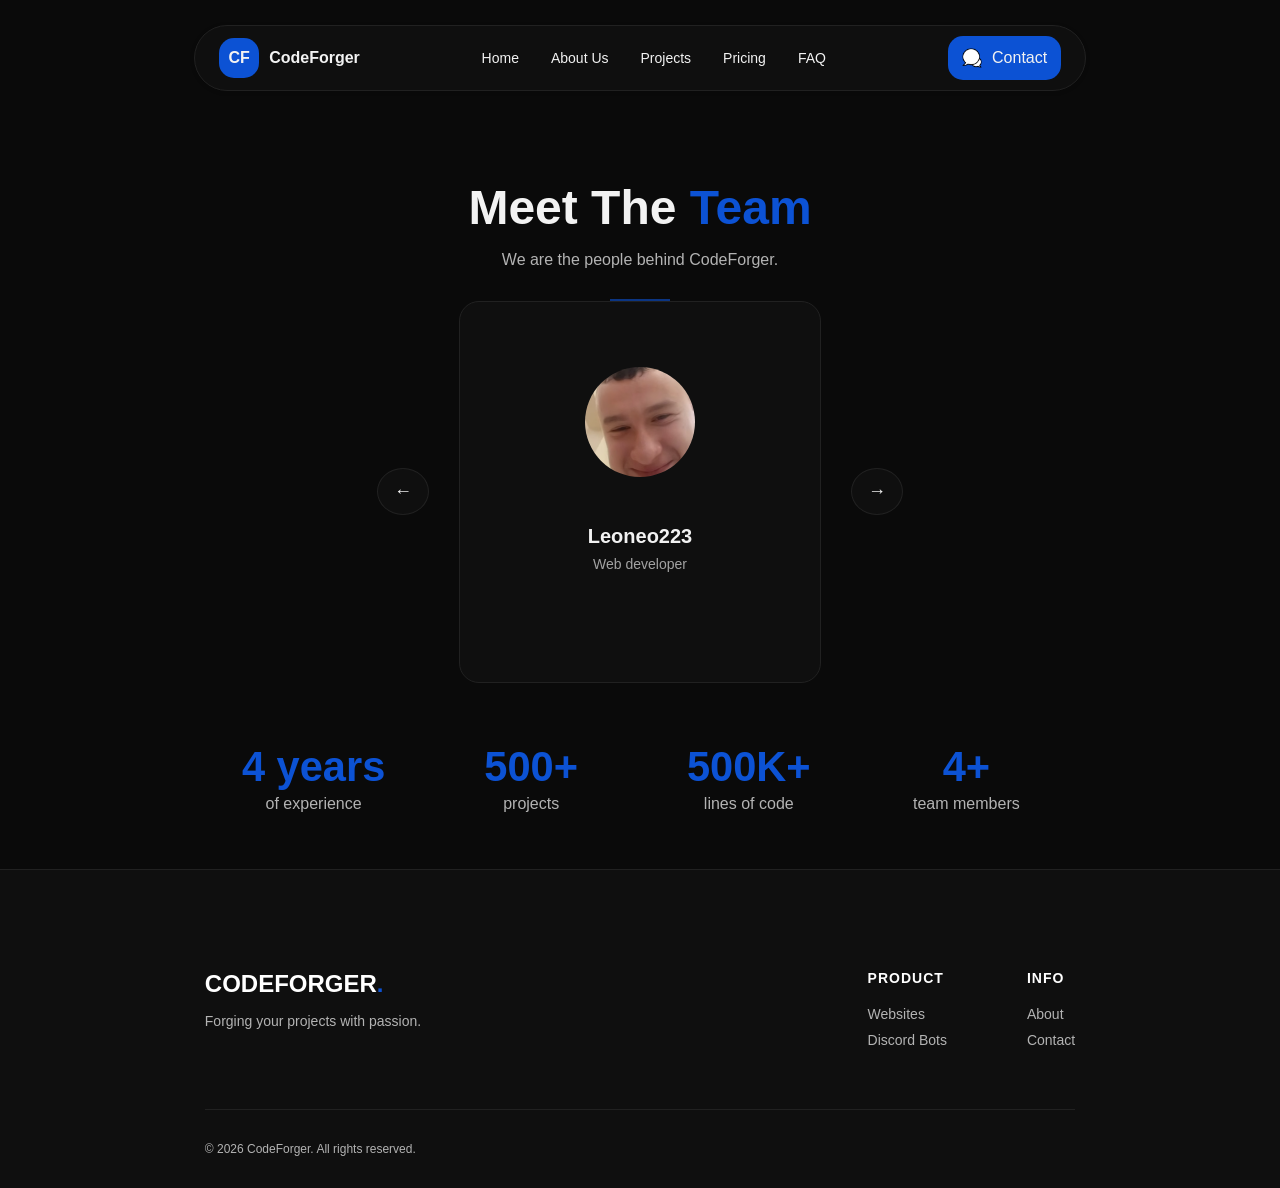
==== commit c02347dd: "mega" ====
--- a/about.html
+++ b/about.html
@@ -57,6 +57,32 @@
       </div>
     </section>
 
+    <section class="stats-p section-p">
+  <div class="stats-i section-i">
+
+    <div class="stat-box">
+      <h1>4 years</h1>
+      <p>of experience</p>
+    </div>
+
+    <div class="stat-box">
+      <h1>500+</h1>
+      <p>projects</p>
+    </div>
+
+    <div class="stat-box">
+      <h1>500K+</h1>
+      <p>lines of code</p>
+    </div>
+
+    <div class="stat-box">
+      <h1>4+</h1>
+      <p>team members</p>
+    </div>
+
+  </div>
+</section>
+
     <!-- FOOTER -->
     <footer class="footer-p section-p">
       <div class="footer-i section-i">
@@ -87,10 +113,10 @@
 
     <script>
       const team = [
-        { name: "Leoneo223", img: "img/olbi.png", desc: "Web developer" },
-        { name: "Wagman", img: "img/olbi.png", desc: "Backend developer" },
-        { name: "GrzegorzArmani", img: "img/olbi.png", desc: "Bot developer." },
-        { name: "Zjebunek", img: "img/olbi.png", desc: "Frontend developer" }
+        { name: "Leoneo223", img: "https://cdn.discordapp.com/avatars/1243229335972745308/bfe0036c494fb2fc025bee2bd2ce8f13.webp?size=1024", desc: "Web developer" },
+        { name: "Wagman", img: "https://cdn.discordapp.com/avatars/1329522711101440052/10b09b9df166e7f367574599c82506d4.webp?size=1024", desc: "Backend developer" },
+        { name: "GrzegorzArmani", img: "https://cdn.discordapp.com/avatars/1305554152172027979/480561aa2df86f78370c7edb8c529b2b.webp?size=1024", desc: "Bot developer." },
+        { name: "Zjebunek", img: "https://cdn.discordapp.com/avatars/742797050806009856/f6132783e1a65ab306fcdac07e0632c5.webp?size=1024", desc: "Frontend developer" }
       ];
 
       const card = document.getElementById("team-card"); 
@@ -112,23 +138,32 @@
         `;
       }
 
-      function updateCard(direction = "right") {
-        const outX = direction === "right" ? "-40px" : "40px";
-        const inX = direction === "right" ? "40px" : "-40px";
-
-        card.style.transform = `translateX(${outX})`;
-        card.style.opacity = 0;
-
-        setTimeout(() => {
-          renderCard();
-
-          card.style.transform = `translateX(${inX})`;
-          card.offsetHeight;
-
-          card.style.transform = "translateX(0)";
-          card.style.opacity = 1;
-        }, 180);
-      }
+function updateCard(direction = "right") {
+  const outX = direction === "right" ? -40 : 40;
+  const inX = direction === "right" ? 40 : -40;
+
+  // wyjście
+  card.style.transition = "transform 0.3s ease, opacity 0.3s ease";
+  card.style.transform = `translateX(${outX}px)`;
+  card.style.opacity = 0;
+
+  setTimeout(() => {
+    // zmiana danych
+    renderCard();
+
+    // reset pozycji (bez animacji)
+    card.style.transition = "none";
+    card.style.transform = `translateX(${inX}px)`;
+
+    // wymuszenie repaint
+    card.offsetHeight;
+
+    // wejście (już smooth)
+    card.style.transition = "transform 0.3s ease, opacity 0.3s ease";
+    card.style.transform = "translateX(0)";
+    card.style.opacity = 1;
+  }, 300);
+}
 
       function nextSlide() {
         index = (index + 1) % team.length;
--- a/css/main.css
+++ b/css/main.css
@@ -158,7 +158,7 @@
 
 .hero-card {
   position: relative;
-  background: var(--bg-1);
+  background: var(--bg-2);
   padding: 30px;
   height: auto;
   max-height: 400px;
@@ -175,19 +175,6 @@
   max-height: 400px;
   object-fit: cover;
 }
-
-.badge {
-  position: absolute;
-  bottom: -10px;
-  right: 20px;
-  background: var(--accent);
-  color: var(--bg-1);
-  font-size: var(--font-xs);
-  padding: 6px 12px;
-  border-radius: 20px;
-  font-weight: bold;
-}
-
 .hero-right {
   flex: 1;
   max-width: 500px;
@@ -262,6 +249,81 @@
   font-size: var(--font-xs);
   color: var(--text-4);
 }
+
+/* PRICING */
+.price-p {
+  height: 100dvh;
+  background-color: var(--bg-1);
+}
+
+.price-i {
+  flex-direction: column;
+}
+
+.price-txt {
+  display: flex;
+  justify-content: center;
+  align-items: start;
+  width: 100%;
+  flex-direction: column;
+  margin-bottom: 50px;
+}
+
+.price-txt h1 {
+  color: var(--text-3);
+  margin: 0;
+}
+
+.price-txt p {
+  font-size: var(--font-lg);
+  max-width: 50%;
+  color: var(--text-3);
+}
+
+.pricing-tabs {
+  width: 100%;
+  display: flex;
+  justify-content: center;
+  align-items: center;
+  flex-direction: column;
+  height: auto;
+}
+
+.tab-buttons {
+  display: flex;
+  justify-content: space-around;
+  align-items: center;
+  width: 100%;
+  min-width: 100%;
+  padding: 8px 12px;
+  border-bottom: 1px solid var(--border-colour);
+}
+
+.tab-btn {
+  background: transparent;
+  border: none;
+  color: var(--text-3);
+  font-size: var(--font-md);
+  transition: 0.2s;
+}
+
+.tab-btn:hover {
+  transform: translateY(-3px);
+}
+
+.tab-btn.active {
+  color: var(--accent);
+}
+
+.tab-content {
+  display: none;
+  width: 100%;
+}
+
+.tab-content.active {
+  display: flex;
+}
+
 
 /* FOOTER */
 .footer-p {
@@ -462,7 +524,7 @@
 }
 
 .about-p {
-  padding: 140px 0;
+  padding: 140px 0 60px;
   background: var(--bg-1);
   position: relative;
   overflow: hidden;
@@ -479,12 +541,12 @@
 .about-header h1 {
   color: var(--text-3);
   font-size: var(--font-xxxl);
-  margin-bottom: 10px;
+  margin-bottom: 0;
 }
 
 .about-header p {
   color: var(--text-4);
-  margin-bottom: 60px;
+  margin-bottom: 30px;
 }
 
 .about-header::after {
@@ -500,10 +562,9 @@
 .team-slider {
   gap: 30px;
 }
-
 .team-card {
   background: var(--bg-2);
-  padding: 30px;
+  padding: 20px;
   border-radius: 20px;
   border: 1px solid var(--border-colour);
   width: 320px;
@@ -511,53 +572,50 @@
 
   display: flex;
   flex-direction: column;
-  justify-content: space-between;
+  justify-content: center;
+  align-items: center;
 
   text-align: center;
-
-  transition: transform 0.35s ease, opacity 0.25s ease, border 0.3s ease;
+  gap: 8px;
+
+  transition: transform 0.35s ease, border 0.3s ease;
+}
+
+.team-card h2,
+.team-card p {
+  margin: 0;
 }
 
 .team-card:hover {
   transform: translateY(-6px);
   border-color: var(--accent);
 }
+
 
 .team-card img {
   width: 110px;
   height: 110px;
   border-radius: 50%;
   object-fit: cover;
-  margin: 0 auto 15px;
-
-  transition: transform 0.3s ease, border 0.3s ease;
+
+  margin-bottom: 40px; 
+
+  transition: transform 0.3s ease;
 }
 
 .team-card:hover img {
   transform: scale(1.08);
-  border-color: var(--accent);
 }
 
 .team-card h2 {
   color: var(--text-3);
-  margin: 10px 0;
   font-size: var(--font-lg);
-  transition: transform 0.3s ease;
 }
 
 .team-card p {
   color: var(--text-4);
   font-size: var(--font-sm);
   min-height: 60px;
-  transition: transform 0.3s ease, opacity 0.3s ease;
-}
-
-.team-card:hover h2 {
-  transform: translateY(-2px);
-}
-
-.team-card:hover p {
-  transform: translateY(-2px);
   opacity: 0.9;
 }
 
@@ -569,7 +627,8 @@
   padding: 12px 16px;
   border-radius: 50%;
   cursor: pointer;
-  transition: all 0.2s ease;
+
+  transition: 0.2s;
 }
 
 .arrow:hover {
@@ -577,3 +636,38 @@
   color: black;
   transform: scale(1.1);
 }
+
+.stats-p {
+  padding: 0 0 40px;
+  background: var(--bg-1);
+}
+
+.stats-i {
+  display: flex;
+  justify-content: space-between;
+  align-items: center;
+}
+
+.stat-box {
+    flex: 1;
+  text-align: center;
+  transition: transform 0.25s ease, opacity 0.25s ease;
+  cursor: default;
+}
+.stat-box:hover {
+  transform: translateY(-6px);
+}
+
+.stat-box h1 {
+  margin: 0;
+  font-size: 2.6rem;
+  color: var(--accent);
+}
+
+
+.stat-box p {
+  margin-top: 4px;
+  color: var(--text-4);
+  font-size: var(--font-md);
+}
+
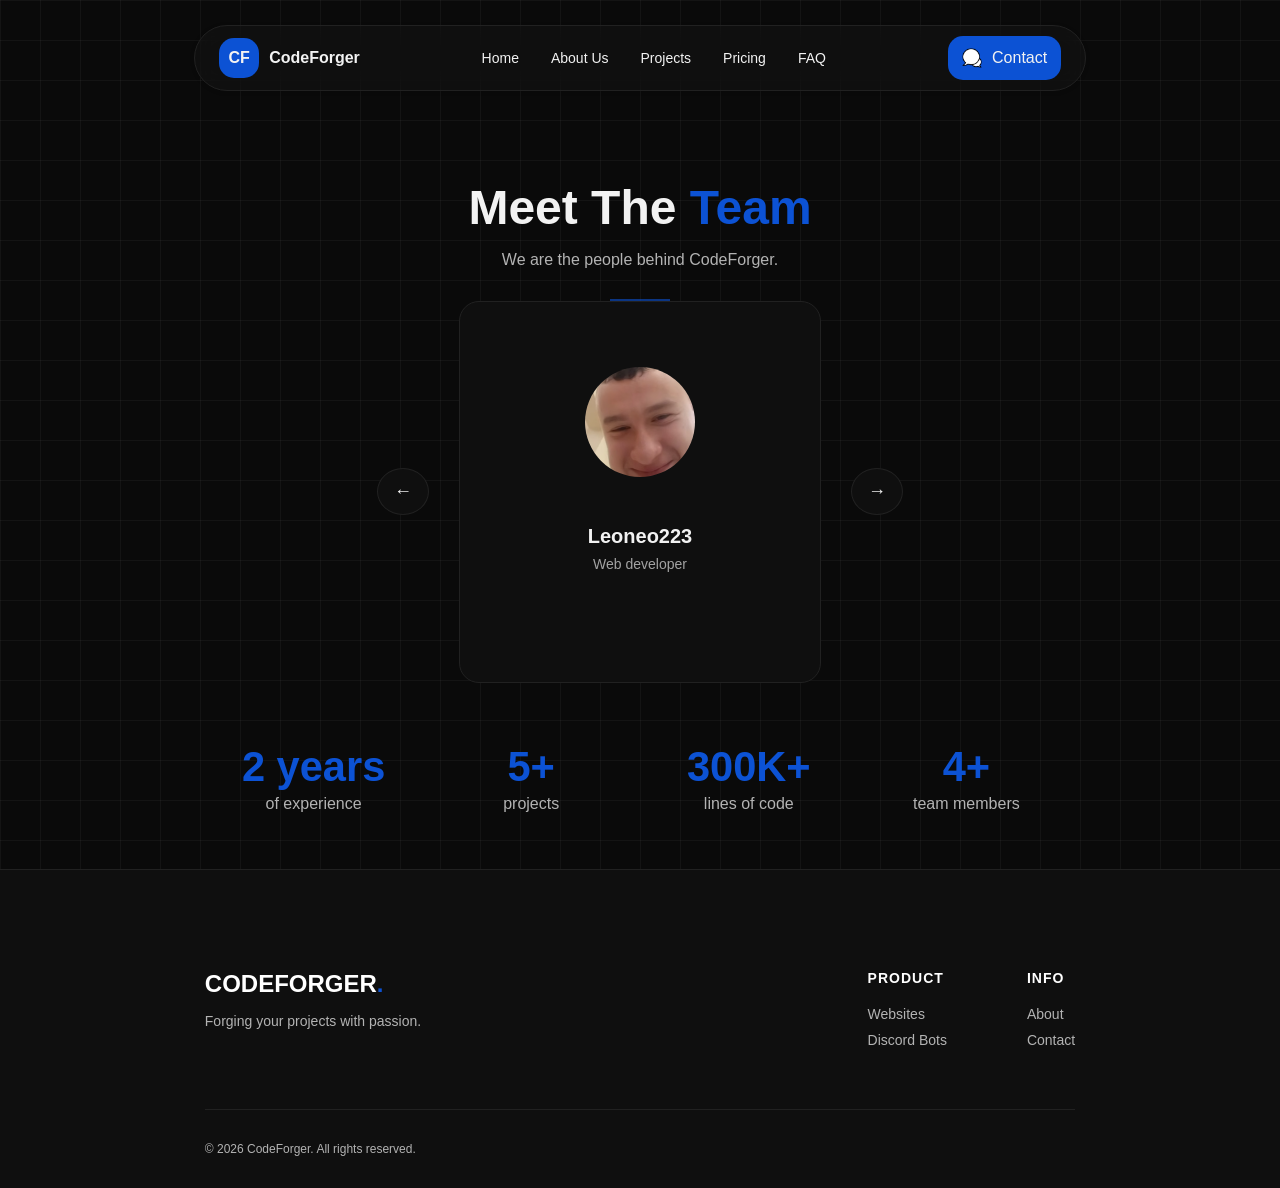
==== commit 67bf3667: "background grid" ====
--- a/about.html
+++ b/about.html
@@ -61,17 +61,17 @@
   <div class="stats-i section-i">
 
     <div class="stat-box">
-      <h1>4 years</h1>
+      <h1>2 years</h1>
       <p>of experience</p>
     </div>
 
     <div class="stat-box">
-      <h1>500+</h1>
+      <h1>5+</h1>
       <p>projects</p>
     </div>
 
     <div class="stat-box">
-      <h1>500K+</h1>
+      <h1>300K+</h1>
       <p>lines of code</p>
     </div>
 
--- a/css/main.css
+++ b/css/main.css
@@ -39,6 +39,15 @@
   font-family: "MainFont", sans-serif;
   margin: 0;
   text-align: start;
+
+  --grid-color: rgba(255, 255, 255, 0.04); /* dużo subtelniej */
+
+  background-color: var(--bg-1);
+  background-image:
+    linear-gradient(to right, var(--grid-color) 1px, transparent 1px),
+    linear-gradient(to bottom, var(--grid-color) 1px, transparent 1px);
+
+  background-size: 40px 40px; /* mniejsze = bardziej eleganckie */
 }
 
 .flex-c {
@@ -140,7 +149,6 @@
 /* Hero Section */
 .main-p {
   height: 100dvh;
-  background-color: var(--bg-1);
 }
 
 .main-i {
@@ -164,7 +172,6 @@
   max-height: 400px;
   width: 100%;
   border-radius: 25px;
-  box-shadow: 0 20px 60px rgba(0, 0, 0, 0.6);
 }
 
 .hero-card img {
@@ -236,8 +243,8 @@
 .hero-stats {
   display: flex;
   gap: 40px;
-  border-top: 1px solid rgba(255, 255, 255, 0.1);
-  padding-top: 20px;
+  border-top: 2px solid rgba(255, 255, 255, 0.3);
+  padding-top: 30px;
 }
 
 .hero-stats h3 {
@@ -416,7 +423,6 @@
 
 .faq-p {
   padding: 140px 0;
-  background: var(--bg-1);
 }
 
 .faq-i.section-i {
@@ -525,7 +531,6 @@
 
 .about-p {
   padding: 140px 0 60px;
-  background: var(--bg-1);
   position: relative;
   overflow: hidden;
 }
@@ -639,7 +644,6 @@
 
 .stats-p {
   padding: 0 0 40px;
-  background: var(--bg-1);
 }
 
 .stats-i {
